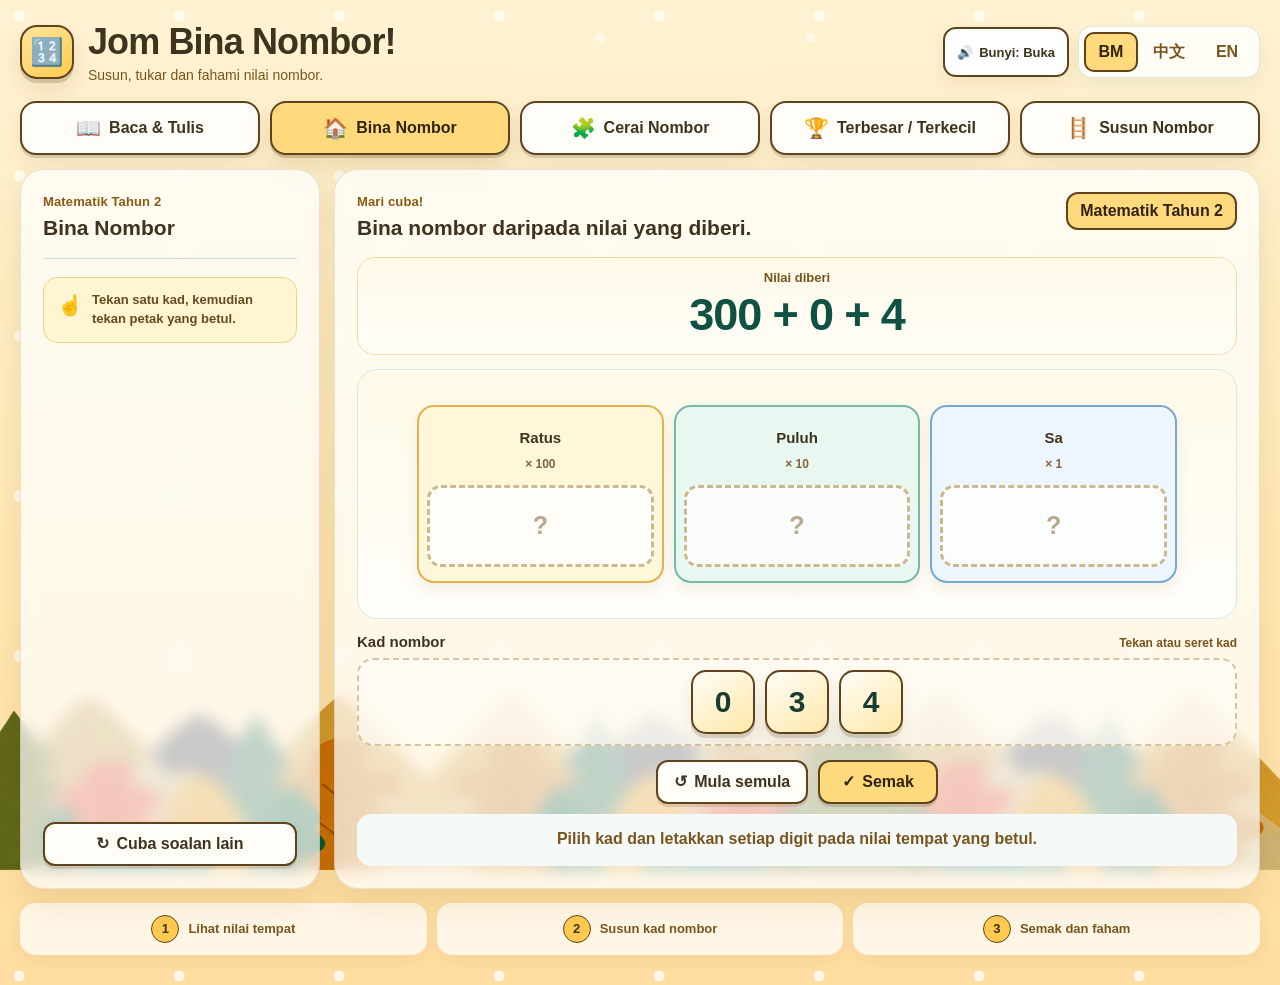
==== index.html @ b523cb66 "Create Math Year 2 number builder" ====
﻿<!doctype html>
<html lang="ms">
<head>
  <meta charset="utf-8">
  <meta name="viewport" content="width=device-width, initial-scale=1">
  <meta name="theme-color" content="#ffca4f">
  <meta name="description" content="An interactive place-value and number-sense tool for Malaysian Math Year 2 pupils.">
  <title>Smart Number Builder - Math Year 2</title>
  <link rel="stylesheet" href="styles.css">
</head>
<body>
  <div class="app-shell">
    <header class="topbar">
      <div class="brand">
        <span class="brand-icon" aria-hidden="true">🔢</span>
        <div>
          <h1 data-i18n="appTitle">Jom Bina Nombor!</h1>
          <p data-i18n="appSubtitle">Susun, tukar dan fahami nilai nombor.</p>
        </div>
      </div>

      <div class="header-actions">
        <button class="sound-toggle" id="soundToggle" type="button" aria-pressed="true">
          <span aria-hidden="true">🔊</span>
          <span data-i18n="soundOn">Bunyi: Buka</span>
        </button>
        <div class="language-switch" role="group" aria-label="Language">
          <button class="language-btn active" type="button" data-lang="bm" aria-pressed="true">BM</button>
          <button class="language-btn" type="button" data-lang="zh" aria-pressed="false">中文</button>
          <button class="language-btn" type="button" data-lang="en" aria-pressed="false">EN</button>
        </div>
      </div>
    </header>

    <main>
      <nav class="mode-tabs" id="modeTabs" aria-label="Learning modes">
        <button class="mode-tab" type="button" data-mode="readwrite" aria-pressed="false">
          <span aria-hidden="true">📖</span><span data-i18n="modeReadwrite">Baca &amp; Tulis</span>
        </button>
        <button class="mode-tab active" type="button" data-mode="build" aria-pressed="true">
          <span aria-hidden="true">🏠</span><span data-i18n="modeBuild">Bina Nombor</span>
        </button>
        <button class="mode-tab" type="button" data-mode="decompose" aria-pressed="false">
          <span aria-hidden="true">🧩</span><span data-i18n="modeDecompose">Cerai Nombor</span>
        </button>
        <button class="mode-tab" type="button" data-mode="extreme" aria-pressed="false">
          <span aria-hidden="true">🏆</span><span data-i18n="modeExtreme">Terbesar / Terkecil</span>
        </button>
        <button class="mode-tab" type="button" data-mode="order" aria-pressed="false">
          <span aria-hidden="true">🪜</span><span data-i18n="modeOrder">Susun Nombor</span>
        </button>
      </nav>

      <section class="workspace">
        <aside class="control-panel" aria-labelledby="modeTitle">
          <div class="panel-heading">
            <span class="eyebrow" id="levelEyebrow" data-i18n="chooseLevel">Pilih tahap</span>
            <h2 id="modeTitle">Bina Nombor</h2>
          </div>

          <div id="controlsHost">
            <label class="field" for="levelSelect">
              <span data-i18n="level">Tahap</span>
              <select id="levelSelect">
                <option value="d1" data-i18n="levelD1">D1 (0–100)</option>
                <option value="d2" data-i18n="levelD2">D2 (0–1,000)</option>
                <option value="d3" data-i18n="levelD3">D3 (0–10,000)</option>
                <option value="d4" data-i18n="levelD4">D4 (0–100,000)</option>
                <option value="d5" data-i18n="levelD5">D5 (0–1,000,000)</option>
                <option value="d6" data-i18n="levelD6">D6 (0–10,000,000)</option>
              </select>
            </label>

            <label class="field" id="readDirectionField" for="readDirectionSelect" hidden>
              <span data-i18n="practiceType">Jenis latihan</span>
              <select id="readDirectionSelect">
                <option value="random" data-i18n="randomOption">Rawak</option>
                <option value="numberToWords" data-i18n="numberToWordsOption">Nombor → perkataan</option>
                <option value="wordsToNumber" data-i18n="wordsToNumberOption">Perkataan → nombor</option>
              </select>
            </label>

            <label class="field" id="extremeObjectiveField" for="extremeObjectiveSelect" hidden>
              <span data-i18n="questionType">Jenis soalan</span>
              <select id="extremeObjectiveSelect">
                <option value="random" data-i18n="randomOption">Rawak</option>
                <option value="largest" data-i18n="largestOption">Nombor terbesar</option>
                <option value="smallest" data-i18n="smallestOption">Nombor terkecil</option>
              </select>
            </label>

            <div class="how-to-card">
              <span class="how-to-icon" aria-hidden="true">☝️</span>
              <p id="howToText">Tekan satu kad, kemudian tekan petak yang betul.</p>
            </div>
          </div>

          <button class="secondary-btn full-width" id="newQuestionBtn" type="button">
            <span aria-hidden="true">↻</span><span data-i18n="newQuestion">Cuba soalan lain</span>
          </button>
        </aside>

        <section class="visual-panel" aria-labelledby="promptText">
          <div class="celebration-layer" id="celebrationLayer" aria-hidden="true"></div>

          <div class="prompt-row">
            <div>
              <span class="eyebrow" data-i18n="yourTask">Mari cuba!</span>
              <h2 id="promptText">Bina nombor daripada nilai yang diberi.</h2>
            </div>
            <span class="level-badge" id="levelBadge">D2</span>
          </div>

          <div class="challenge-display" id="challengeDisplay" aria-live="polite"></div>

          <div class="concept-stage" id="conceptStage"></div>

          <section class="card-bank-section" aria-labelledby="cardBankTitle">
            <div class="bank-heading">
              <h3 id="cardBankTitle">Kad nombor</h3>
              <span id="bankHint">Tekan atau seret kad</span>
            </div>
            <div class="card-bank" id="cardBank"></div>
          </section>

          <div class="answer-actions">
            <button class="secondary-btn" id="resetBtn" type="button">
              <span aria-hidden="true">↺</span><span data-i18n="reset">Mula semula</span>
            </button>
            <button class="primary-btn" id="checkBtn" type="button">
              <span aria-hidden="true">✓</span><span data-i18n="check">Semak</span>
            </button>
          </div>

          <div class="feedback" id="feedback" aria-live="polite"></div>
        </section>
      </section>

      <section class="learning-strip" aria-label="Learning steps">
        <div><span>1</span><strong id="stepLookText" data-i18n="stepLook">Lihat nilai tempat</strong></div>
        <div><span>2</span><strong id="stepMoveText" data-i18n="stepMove">Susun kad nombor</strong></div>
        <div><span>3</span><strong id="stepCheckText" data-i18n="stepCheck">Semak dan faham</strong></div>
      </section>
    </main>
  </div>

  <div class="forest-footer" aria-hidden="true">
    <img src="assets/forest-footer.png" alt="">
  </div>

  <script src="grade-config.js"></script>
  <script src="app.js"></script>
</body>
</html>
---- styles.css ----
:root {
  --page-yellow: #ffe7b0;
  --sunny-yellow: #ffca4f;
  --ink: #3f321e;
  --muted: #79551e;
  --paper: #ffffff;
  --cream: #fffdf6;
  --green: #176b58;
  --green-dark: #0f5143;
  --green-soft: #dff4e9;
  --teal: #35a58c;
  --yellow: #ffd568;
  --yellow-soft: #fff4c8;
  --blue: #3579b9;
  --blue-soft: #e1f0ff;
  --orange: #ef9837;
  --orange-soft: #ffead1;
  --red: #d64f4f;
  --red-soft: #ffe7e3;
  --line: #cbded8;
  --shadow: 0 14px 34px rgba(29, 83, 70, .12);
}

* { box-sizing: border-box; }
[hidden] { display: none !important; }

body {
  position: relative;
  margin: 0;
  min-width: 320px;
  min-height: 100vh;
  color: var(--ink);
  font-family: "Segoe UI", "Microsoft YaHei", "Noto Sans SC", Arial, sans-serif;
  background:
    radial-gradient(circle at 12% 10%, rgba(255, 255, 255, .72) 0 5px, transparent 6px),
    radial-gradient(circle at 86% 18%, rgba(255, 255, 255, .5) 0 4px, transparent 5px),
    linear-gradient(180deg, #fff3d4 0%, var(--page-yellow) 62%, #ffdda0 100%);
  background-size: 160px 160px, 210px 210px, auto;
}

button,
select { font: inherit; }

button { cursor: pointer; }
button:active { transform: translateY(1px) scale(.98); }
button:focus-visible,
select:focus-visible {
  outline: 4px solid rgba(239, 152, 55, .35);
  outline-offset: 2px;
}

.app-shell {
  position: relative;
  z-index: 2;
  width: min(1240px, calc(100% - 32px));
  margin: 0 auto;
  padding: 22px 0 30px;
}

.topbar {
  display: flex;
  align-items: center;
  justify-content: space-between;
  gap: 20px;
  margin-bottom: 18px;
}

.header-actions {
  display: flex;
  align-items: center;
  gap: 9px;
}

.brand {
  display: flex;
  align-items: center;
  gap: 14px;
}

.brand-icon {
  display: grid;
  place-items: center;
  width: 54px;
  height: 54px;
  flex: 0 0 auto;
  color: #3f321e;
  font-size: 27px;
  border: 2px solid #5f431c;
  border-radius: 17px;
  background: linear-gradient(145deg, #ffe59c, var(--sunny-yellow));
  box-shadow: 0 4px 0 rgba(95, 67, 28, .2), 0 10px 22px rgba(119, 76, 13, .14);
}

h1,
h2,
h3,
p { margin: 0; }

h1 {
  font-size: clamp(24px, 3vw, 36px);
  line-height: 1.1;
  letter-spacing: -.025em;
}

.brand p {
  margin-top: 5px;
  color: var(--muted);
  font-size: 14px;
}

.language-switch {
  display: inline-flex;
  gap: 4px;
  padding: 5px;
  border: 1px solid rgba(23, 107, 88, .15);
  border-radius: 14px;
  background: rgba(255, 255, 255, .8);
  box-shadow: 0 7px 20px rgba(23, 107, 88, .08);
}

.sound-toggle {
  display: inline-flex;
  align-items: center;
  justify-content: center;
  gap: 6px;
  min-height: 50px;
  padding: 8px 12px;
  color: #3f321e;
  font-size: 13px;
  font-weight: 900;
  white-space: nowrap;
  border: 2px solid #5f431c;
  border-radius: 13px;
  background: #fff;
  box-shadow: 0 7px 20px rgba(119, 76, 13, .1);
}

.sound-toggle[aria-pressed="false"] {
  color: #695b48;
  border-color: #ad9a79;
  background: #eee9df;
}

.language-btn {
  min-width: 54px;
  min-height: 40px;
  padding: 7px 11px;
  color: var(--muted);
  font-weight: 700;
  border: 0;
  border-radius: 10px;
  background: transparent;
}

.language-btn:hover {
  color: #3f321e;
  background: #fff3ca;
}

.language-btn.active {
  color: #32230f;
  background: #ffda7d;
  box-shadow: inset 0 0 0 2px #5f431c;
}

.mode-tabs {
  display: grid;
  grid-template-columns: repeat(5, minmax(0, 1fr));
  gap: 10px;
  margin-bottom: 14px;
}

.mode-tab {
  display: flex;
  align-items: center;
  justify-content: center;
  gap: 8px;
  min-height: 54px;
  padding: 10px 16px;
  color: var(--ink);
  font-weight: 800;
  border: 2px solid #5f431c;
  border-radius: 16px;
  background: #fffdf7;
  box-shadow: 0 3px 0 rgba(95, 67, 28, .18), 0 7px 18px rgba(95, 67, 28, .09);
  transition: transform .16s ease, background .16s ease, box-shadow .16s ease;
}

.mode-tab:hover {
  transform: translateY(-2px);
  background: #fff3ca;
}

.mode-tab.active {
  color: #32230f;
  border-color: #5f431c;
  background: #ffda7d;
  box-shadow: 0 3px 0 rgba(95, 67, 28, .24), 0 10px 24px rgba(119, 76, 13, .16);
}

.mode-tab span:first-child { font-size: 20px; }

.workspace {
  display: grid;
  grid-template-columns: 300px minmax(0, 1fr);
  gap: 14px;
  align-items: stretch;
}

.control-panel,
.visual-panel {
  border: 1px solid rgba(128, 83, 16, .14);
  border-radius: 24px;
  background: rgba(255, 255, 255, .72);
  box-shadow: 0 12px 30px rgba(119, 76, 13, .12);
  backdrop-filter: blur(8px);
  -webkit-backdrop-filter: blur(8px);
}

.control-panel {
  display: flex;
  flex-direction: column;
  gap: 18px;
  padding: 22px;
}

.visual-panel {
  position: relative;
  min-width: 0;
  padding: 22px;
  overflow: hidden;
}

.panel-heading {
  padding-bottom: 3px;
  border-bottom: 1px solid var(--line);
}

.panel-heading h2,
.prompt-row h2 {
  margin: 4px 0 14px;
  font-size: 21px;
  line-height: 1.3;
}

.eyebrow {
  color: #8a5a13;
  font-size: 13px;
  font-weight: 900;
  letter-spacing: .01em;
}

.field {
  display: grid;
  gap: 7px;
  margin-bottom: 14px;
  color: var(--muted);
  font-size: 13px;
  font-weight: 750;
}

.field[hidden] { display: none; }

select {
  width: 100%;
  min-height: 46px;
  padding: 9px 11px;
  color: var(--ink);
  border: 1px solid #b8d1ca;
  border-radius: 11px;
  outline: none;
  background: #fbfffd;
}

select:focus {
  border-color: #ef9837;
  box-shadow: 0 0 0 4px rgba(255, 151, 54, .25);
}

.how-to-card {
  display: flex;
  align-items: flex-start;
  gap: 10px;
  padding: 13px;
  color: #674b20;
  font-size: 13px;
  font-weight: 700;
  line-height: 1.45;
  border: 1px solid #f0d38a;
  border-radius: 14px;
  background: rgba(255, 244, 200, .78);
}

.how-to-icon { font-size: 20px; }

.primary-btn,
.secondary-btn {
  display: inline-flex;
  align-items: center;
  justify-content: center;
  gap: 7px;
  min-height: 44px;
  border-radius: 12px;
  font-weight: 800;
}

.primary-btn {
  padding: 10px 22px;
  color: #32230f;
  border: 2px solid #5f431c;
  background: #ffda7d;
  box-shadow: 0 3px 0 rgba(95, 67, 28, .2);
}

.primary-btn:hover { background: var(--sunny-yellow); }

.secondary-btn {
  padding: 10px 16px;
  color: #3f321e;
  border: 2px solid #5f431c;
  background: #fffdf7;
  box-shadow: 0 3px 0 rgba(95, 67, 28, .16);
}

.secondary-btn:hover { background: #fff3ca; }
.full-width { width: 100%; margin-top: auto; }

.prompt-row {
  display: flex;
  align-items: flex-start;
  justify-content: space-between;
  gap: 14px;
}

.level-badge {
  display: grid;
  place-items: center;
  min-width: 50px;
  min-height: 38px;
  padding: 7px 12px;
  color: #32230f;
  font-weight: 900;
  border: 2px solid #5f431c;
  border-radius: 12px;
  background: #ffda7d;
}

.challenge-display {
  display: flex;
  align-items: center;
  justify-content: center;
  min-height: 78px;
  margin: 2px 0 14px;
  padding: 12px 18px;
  text-align: center;
  border: 1px solid #efdba9;
  border-radius: 18px;
  background: linear-gradient(180deg, #fff9e8, #fffdf7);
}

.challenge-label {
  color: var(--muted);
  font-size: 13px;
  font-weight: 800;
}

.challenge-value {
  margin-top: 3px;
  color: var(--green-dark);
  font-size: clamp(26px, 4.5vw, 45px);
  font-weight: 900;
  line-height: 1.2;
  letter-spacing: -.025em;
}

.challenge-value.words {
  font-size: clamp(21px, 3.5vw, 32px);
  letter-spacing: 0;
}

.challenge-value.reading-words {
  max-width: 760px;
  font-size: clamp(20px, 3vw, 34px);
  line-height: 1.35;
  letter-spacing: 0;
}

.challenge-value.expanded-long {
  font-size: clamp(18px, 2.5vw, 30px);
  line-height: 1.35;
}

.concept-stage {
  min-height: 250px;
  display: grid;
  align-items: center;
  padding: 18px;
  border: 1px solid #d8e8e3;
  border-radius: 20px;
  background:
    linear-gradient(180deg, rgba(255, 249, 230, .92), rgba(255, 255, 255, .8)),
    repeating-linear-gradient(90deg, transparent 0 39px, rgba(128, 83, 16, .045) 40px);
}

.place-value-board,
.order-board {
  display: grid;
  grid-template-columns: repeat(var(--column-count), minmax(0, 1fr));
  gap: 10px;
  width: 100%;
  max-width: 760px;
  margin: 0 auto;
}

.place-column {
  position: relative;
  min-width: 0;
  padding: 12px 8px 14px;
  text-align: center;
  border: 2px solid #d8c191;
  border-radius: 17px;
  background: rgba(255, 253, 247, .94);
  box-shadow: 0 6px 14px rgba(95, 67, 28, .08);
}

.place-column:nth-child(4n + 1) { border-color: #e6b04d; background: #fff7d9; }
.place-column:nth-child(4n + 2) { border-color: #75b9a8; background: #e9f7f1; }
.place-column:nth-child(4n + 3) { border-color: #78a8d4; background: #edf6ff; }
.place-column:nth-child(4n + 4) { border-color: #e7a074; background: #fff0e3; }

.place-value-board:is([data-columns="7"], [data-columns="8"]) {
  gap: 6px;
}

.place-value-board:is([data-columns="7"], [data-columns="8"]) .place-column {
  padding-inline: 5px;
}

.place-value-board:is([data-columns="7"], [data-columns="8"]) .place-name {
  font-size: 12px;
}

.place-value-board:is([data-columns="7"], [data-columns="8"]) .place-multiplier {
  font-size: 10px;
}

.place-value-board:is([data-columns="7"], [data-columns="8"]) .digit-card.value-card {
  min-width: 0;
  padding-inline: 4px;
  font-size: clamp(12px, 1.35vw, 18px);
}

.place-name {
  min-height: 38px;
  display: flex;
  align-items: center;
  justify-content: center;
  color: var(--ink);
  font-size: 15px;
  font-weight: 900;
  line-height: 1.15;
}

.place-multiplier {
  min-height: 20px;
  margin-bottom: 8px;
  color: #80643c;
  font-size: 12px;
  font-weight: 700;
}

.number-slot {
  display: grid;
  place-items: center;
  width: 100%;
  min-height: 82px;
  padding: 7px;
  color: #896b3d;
  border: 3px dashed #cdb98e;
  border-radius: 14px;
  background: rgba(255, 255, 255, .78);
  transition: border-color .16s ease, background .16s ease, transform .16s ease;
}

.number-slot:hover,
.number-slot.is-drop-target {
  border-color: var(--orange);
  background: #fff8de;
}

.number-slot.is-wrong {
  border-color: var(--red);
  background: var(--red-soft);
  animation: feedback-shake 330ms ease-out;
}

.slot-placeholder {
  font-size: 25px;
  font-weight: 900;
  opacity: .58;
}

.digit-card {
  display: inline-grid;
  place-items: center;
  min-width: 64px;
  min-height: 64px;
  padding: 8px 13px;
  color: #173b35;
  font-size: 30px;
  font-weight: 900;
  line-height: 1;
  border: 2px solid #5f431c;
  border-radius: 15px;
  background: linear-gradient(145deg, #fffdf7, #ffe8a8);
  box-shadow: 0 4px 0 rgba(95, 67, 28, .19), 0 8px 15px rgba(95, 67, 28, .1);
  user-select: none;
  touch-action: manipulation;
  transition: transform .16s ease, box-shadow .16s ease, background .16s ease;
}

.digit-card.value-card {
  min-width: 86px;
  font-size: clamp(20px, 3vw, 28px);
}

.digit-card.order-card {
  min-width: 104px;
  font-size: clamp(20px, 3vw, 28px);
}

.digit-card:hover {
  transform: translateY(-3px);
  background: #ffdc7d;
  box-shadow: 0 6px 0 rgba(95, 67, 28, .18), 0 12px 20px rgba(95, 67, 28, .14);
}

.digit-card.is-selected {
  color: #fff;
  border-color: var(--green-dark);
  background: var(--green);
  box-shadow: 0 0 0 5px rgba(53, 165, 140, .25), 0 5px 0 #0f5143;
  transform: translateY(-3px);
}

.digit-card.is-dragging { opacity: .45; }

.number-slot .digit-card {
  min-width: min(68px, 100%);
  max-width: 100%;
  box-shadow: 0 3px 0 rgba(95, 67, 28, .16);
}

.order-position {
  min-width: 0;
  text-align: center;
}

.order-index {
  display: grid;
  place-items: center;
  width: 30px;
  height: 30px;
  margin: 0 auto 8px;
  color: #32230f;
  font-size: 13px;
  font-weight: 900;
  border: 1px solid #5f431c;
  border-radius: 50%;
  background: var(--sunny-yellow);
}

.order-direction {
  grid-column: 1 / -1;
  display: flex;
  align-items: center;
  justify-content: center;
  gap: 10px;
  margin-bottom: 6px;
  color: var(--green-dark);
  font-size: 16px;
  font-weight: 900;
}

.direction-arrow {
  font-size: 28px;
  letter-spacing: .1em;
}

.reading-board {
  display: grid;
  grid-template-columns: repeat(2, minmax(0, 1fr));
  gap: 14px;
  width: 100%;
  max-width: 760px;
  margin: 0 auto;
}

.reading-choice {
  display: grid;
  place-items: center;
  min-height: 92px;
  padding: 14px 18px;
  color: #173b35;
  font-size: clamp(16px, 2vw, 21px);
  font-weight: 850;
  line-height: 1.35;
  text-align: center;
  border: 2px solid #5f431c;
  border-radius: 17px;
  background: linear-gradient(145deg, #fffdf7, #fff1c7);
  box-shadow: 0 4px 0 rgba(95, 67, 28, .16), 0 8px 16px rgba(95, 67, 28, .08);
  transition: transform .16s ease, background .16s ease, box-shadow .16s ease;
}

.reading-choice:hover {
  transform: translateY(-2px);
  background: #ffdc7d;
}

.reading-choice.is-selected {
  color: #fff;
  border-color: var(--green-dark);
  background: var(--green);
  box-shadow: 0 0 0 5px rgba(53, 165, 140, .22), 0 4px 0 #0f5143;
}

.reading-choice.is-wrong {
  color: #8c2f2f;
  border-color: var(--red);
  background: var(--red-soft);
  animation: feedback-shake 330ms ease-out;
}

.reading-choice.is-correct {
  color: #0d624d;
  border-color: var(--teal);
  background: var(--green-soft);
  box-shadow: 0 0 0 5px rgba(53, 165, 140, .2), 0 4px 0 rgba(15, 81, 67, .3);
}

.card-bank-section { margin-top: 14px; }

.bank-heading {
  display: flex;
  align-items: baseline;
  justify-content: space-between;
  gap: 12px;
  margin-bottom: 8px;
}

.bank-heading h3 {
  font-size: 15px;
  color: var(--ink);
}

.bank-heading span {
  color: var(--muted);
  font-size: 12px;
  font-weight: 700;
}

.card-bank {
  min-height: 86px;
  display: flex;
  flex-wrap: wrap;
  align-items: center;
  justify-content: center;
  gap: 10px;
  padding: 10px;
  border: 2px dashed #d6c49e;
  border-radius: 16px;
  background: rgba(255, 253, 247, .68);
}

.card-bank.is-drop-target {
  border-color: var(--orange);
  background: #fff7d7;
}

.bank-empty {
  color: #8c795a;
  font-size: 13px;
  font-weight: 700;
}

.answer-actions {
  display: flex;
  align-items: center;
  justify-content: center;
  gap: 10px;
  margin-top: 14px;
}

.feedback {
  min-height: 52px;
  margin-top: 10px;
  padding: 13px 16px;
  color: var(--muted);
  font-weight: 700;
  line-height: 1.45;
  text-align: center;
  border-radius: 14px;
  background: #f5faf8;
}

.feedback.success {
  color: #0d624d;
  background: var(--green-soft);
  animation: feedback-pop 350ms ease-out;
}

.feedback.error {
  color: #9c3434;
  background: var(--red-soft);
  animation: feedback-shake 330ms ease-out;
}

.place-explanation {
  display: inline-flex;
  flex-wrap: wrap;
  align-items: center;
  justify-content: center;
  gap: 6px;
}

.explain-part {
  padding: 4px 8px;
  border-radius: 8px;
  background: rgba(255, 255, 255, .72);
}

.learning-strip {
  display: grid;
  grid-template-columns: repeat(3, 1fr);
  gap: 10px;
  margin-top: 14px;
}

.learning-strip div {
  display: flex;
  align-items: center;
  justify-content: center;
  gap: 9px;
  min-height: 52px;
  padding: 10px;
  color: var(--muted);
  font-size: 13px;
  border-radius: 15px;
  background: rgba(255, 255, 255, .72);
  box-shadow: 0 5px 16px rgba(119, 76, 13, .07);
}

.learning-strip span {
  display: grid;
  place-items: center;
  width: 28px;
  height: 28px;
  flex: 0 0 auto;
  color: #3f321e;
  font-weight: 900;
  border: 1px solid #5f431c;
  border-radius: 50%;
  background: var(--sunny-yellow);
}

.forest-footer {
  position: fixed;
  z-index: 0;
  left: 0;
  right: 0;
  bottom: 0;
  height: clamp(130px, 22vw, 270px);
  overflow: hidden;
  pointer-events: none;
}

.forest-footer img {
  position: absolute;
  left: 50%;
  bottom: -1px;
  width: max(100%, 900px);
  height: 100%;
  object-fit: fill;
  transform: translateX(-50%);
  filter: saturate(1.25) brightness(1.28);
}

.celebration-layer {
  position: absolute;
  z-index: 6;
  inset: 0;
  overflow: hidden;
  pointer-events: none;
}

.confetti-piece {
  position: absolute;
  top: 46%;
  left: 50%;
  width: 10px;
  height: 14px;
  border-radius: 3px;
  background: var(--confetti-color);
  transform: translate(-50%, -50%);
  animation: confetti-burst 760ms ease-out forwards;
}

@keyframes feedback-pop {
  0% { transform: scale(.96); }
  65% { transform: scale(1.025); }
  100% { transform: scale(1); }
}

@keyframes feedback-shake {
  0%, 100% { transform: translateX(0); }
  25% { transform: translateX(-7px); }
  50% { transform: translateX(6px); }
  75% { transform: translateX(-3px); }
}

@keyframes confetti-burst {
  0% { opacity: 1; transform: translate(-50%, -50%) rotate(0deg) scale(.6); }
  100% { opacity: 0; transform: translate(calc(-50% + var(--confetti-x)), calc(-50% + var(--confetti-y))) rotate(var(--confetti-r)) scale(1); }
}

@media (max-width: 820px) {
  .app-shell {
    width: min(100% - 20px, 720px);
    padding-top: 14px;
  }

  .topbar { align-items: flex-start; }
  .brand p { display: none; }
  .mode-tabs { grid-template-columns: repeat(3, minmax(0, 1fr)); }
  .workspace { grid-template-columns: 1fr; }

  .control-panel {
    display: grid;
    grid-template-columns: 1fr auto;
    align-items: end;
    gap: 12px;
    padding: 16px;
  }

  .panel-heading { grid-column: 1 / -1; }
  #controlsHost { display: grid; grid-template-columns: 1fr 1.4fr; gap: 12px; align-items: end; }
  .field { margin-bottom: 0; }
  .full-width { width: auto; min-width: 165px; margin: 0; }
  .visual-panel { padding: 16px; }
}

@media (max-width: 560px) {
  body { overflow-x: hidden; }

  .topbar {
    flex-direction: column;
    gap: 12px;
  }

  .header-actions {
    width: 100%;
    align-items: stretch;
  }

  .sound-toggle { min-width: 50px; }
  .brand-icon { width: 46px; height: 46px; border-radius: 14px; font-size: 23px; }
  .language-switch { flex: 1; align-self: stretch; }
  .language-btn { flex: 1; min-width: 0; }

  .mode-tabs {
    grid-template-columns: repeat(2, 1fr);
    gap: 7px;
  }

  .mode-tab:last-child:nth-child(odd) { grid-column: 1 / -1; }

  .mode-tab {
    min-height: 49px;
    padding: 7px 6px;
    font-size: 13px;
  }

  .control-panel {
    display: flex;
    align-items: stretch;
  }

  #controlsHost { display: block; }
  .field { margin-bottom: 12px; }
  .how-to-card { padding: 10px 12px; }
  .full-width { width: 100%; }
  .visual-panel { padding: 14px; }
  .prompt-row h2 { margin-bottom: 9px; font-size: 17px; }
  .level-badge { min-width: 44px; min-height: 34px; padding: 5px 9px; }

  .challenge-display {
    min-height: 68px;
    margin-bottom: 10px;
    padding: 9px 10px;
  }

  .concept-stage {
    min-height: 218px;
    padding: 10px 7px;
    border-radius: 15px;
  }

  .place-value-board,
  .order-board { gap: 5px; }

  .place-value-board:is([data-columns="6"], [data-columns="7"], [data-columns="8"]) { gap: 3px; }

  .place-column {
    padding: 8px 4px 10px;
    border-width: 1px;
    border-radius: 12px;
  }

  .place-name { min-height: 33px; font-size: 12px; }
  .place-multiplier { margin-bottom: 5px; font-size: 10px; }

  .number-slot {
    min-height: 69px;
    padding: 4px;
    border-width: 2px;
    border-radius: 10px;
  }

  .digit-card,
  .number-slot .digit-card {
    min-width: 49px;
    min-height: 54px;
    padding: 6px 8px;
    font-size: 25px;
    border-radius: 11px;
  }

  .digit-card.value-card,
  .digit-card.order-card {
    min-width: 68px;
    font-size: 18px;
  }

  .number-slot .digit-card.value-card,
  .number-slot .digit-card.order-card {
    min-width: 100%;
    padding-inline: 3px;
    font-size: 16px;
  }

  .place-value-board:is([data-columns="6"], [data-columns="7"], [data-columns="8"]) .place-column {
    padding: 6px 2px 8px;
  }

  .place-value-board:is([data-columns="6"], [data-columns="7"], [data-columns="8"]) .place-name {
    min-height: 36px;
    font-size: 9px;
    overflow-wrap: anywhere;
  }

  .place-value-board:is([data-columns="6"], [data-columns="7"], [data-columns="8"]) .place-multiplier {
    min-height: 16px;
    font-size: 8px;
  }

  .place-value-board:is([data-columns="6"], [data-columns="7"], [data-columns="8"]) .number-slot {
    min-height: 58px;
    padding: 2px;
  }

  .place-value-board:is([data-columns="6"], [data-columns="7"], [data-columns="8"]) .digit-card,
  .place-value-board:is([data-columns="6"], [data-columns="7"], [data-columns="8"]) .number-slot .digit-card {
    width: 100%;
    min-width: 0;
    min-height: 46px;
    padding-inline: 1px;
    font-size: 19px;
  }

  .place-value-board:is([data-columns="6"], [data-columns="7"], [data-columns="8"]) .digit-card.value-card {
    font-size: 10px;
  }

  .reading-board {
    grid-template-columns: 1fr;
    gap: 9px;
  }

  .reading-choice {
    min-height: 64px;
    padding: 10px 12px;
    font-size: 15px;
    border-radius: 13px;
  }

  .order-index { width: 25px; height: 25px; margin-bottom: 5px; font-size: 11px; }
  .order-direction { font-size: 14px; }
  .direction-arrow { font-size: 23px; }
  .card-bank { min-height: 76px; padding: 8px; gap: 7px; }
  .answer-actions > button { flex: 1; padding-inline: 10px; }
  .feedback { min-height: 48px; padding: 11px 10px; font-size: 13px; }

  .learning-strip { gap: 5px; }
  .learning-strip div { gap: 5px; min-height: 58px; padding: 7px 4px; font-size: 11px; text-align: center; }
  .learning-strip span { width: 24px; height: 24px; }
}

@media (max-width: 370px) {
  .app-shell { width: calc(100% - 12px); }
  .mode-tab span:first-child { display: none; }
  .sound-toggle span:last-child { display: none; }
  .place-name { font-size: 11px; }
  .place-multiplier { font-size: 9px; }
  .digit-card,
  .number-slot .digit-card { min-width: 45px; padding-inline: 6px; }
  .bank-heading span { display: none; }
}

@media (prefers-reduced-motion: reduce) {
  *,
  *::before,
  *::after {
    scroll-behavior: auto !important;
    animation-duration: .01ms !important;
    animation-iteration-count: 1 !important;
    transition-duration: .01ms !important;
  }
}
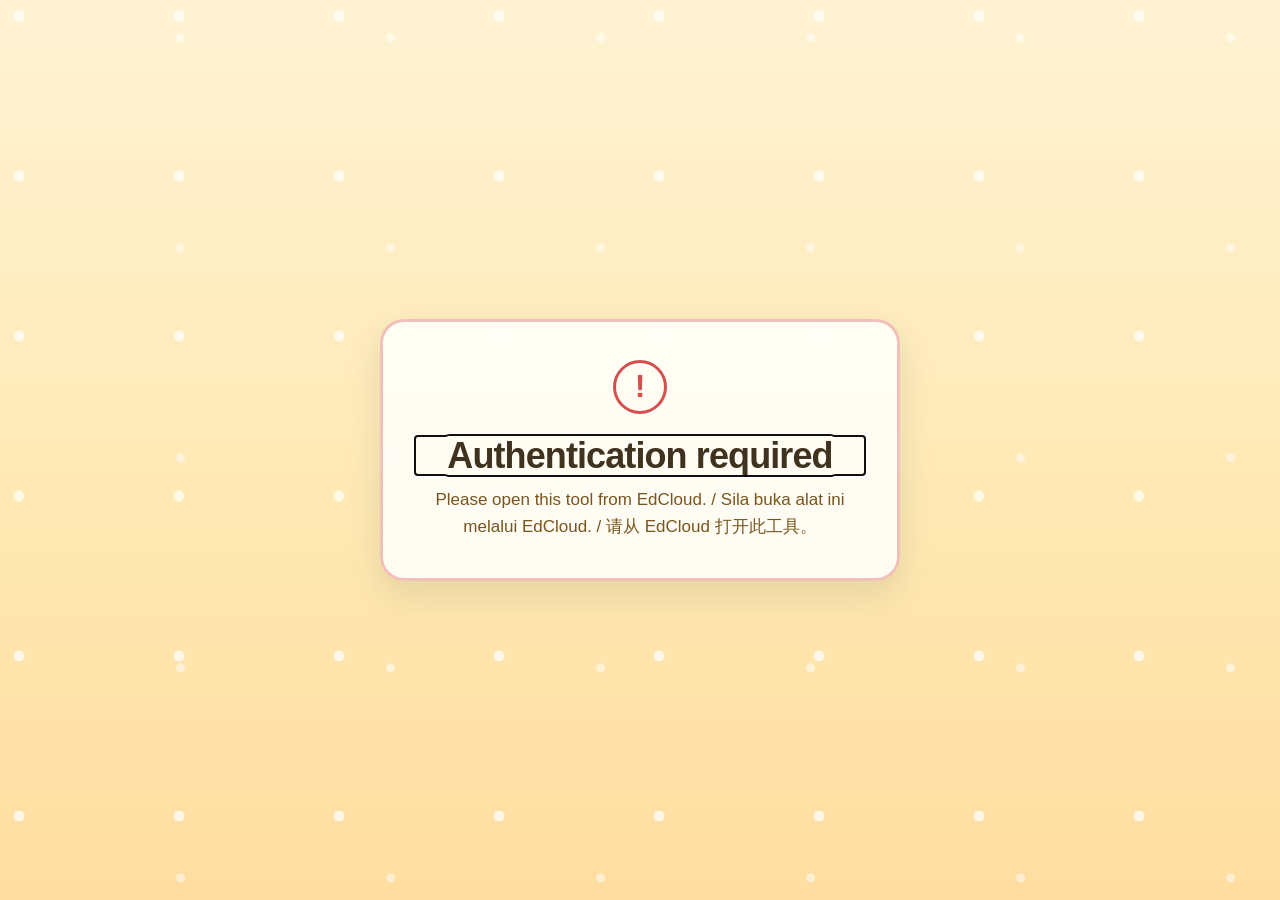
==== commit d964ac01: "update" ====
--- a/index.html
+++ b/index.html
@@ -9,7 +9,15 @@
   <link rel="stylesheet" href="styles.css">
 </head>
 <body>
-  <div class="app-shell">
+  <section class="auth-gate" id="authGate" role="status" aria-live="polite" aria-atomic="true" aria-labelledby="authTitle">
+    <div class="auth-card">
+      <span class="auth-indicator" aria-hidden="true"></span>
+      <h1 id="authTitle">Connecting to EdCloud…</h1>
+      <p id="authMessage">Please wait while your secure tool session is verified.</p>
+    </div>
+  </section>
+
+  <div class="app-shell" hidden>
     <header class="topbar">
       <div class="brand">
         <span class="brand-icon" aria-hidden="true">🔢</span>
@@ -144,12 +152,12 @@
     </main>
   </div>
 
-  <div class="forest-footer" aria-hidden="true">
+  <div class="forest-footer" aria-hidden="true" hidden>
     <img src="assets/forest-footer.png" alt="">
   </div>
 
   <script src="grade-config.js"></script>
-  <script src="app.js"></script>
+  <script type="module" src="auth-bootstrap.js"></script>
 </body>
 </html>
 
--- a/styles.css
+++ b/styles.css
@@ -49,6 +49,68 @@
   outline-offset: 2px;
 }
 
+.auth-gate {
+  position: relative;
+  z-index: 10;
+  display: grid;
+  min-height: 100vh;
+  padding: 24px;
+  place-items: center;
+}
+
+.auth-card {
+  width: min(520px, 100%);
+  padding: 38px 32px;
+  text-align: center;
+  border: 3px solid rgba(23, 107, 88, .28);
+  border-radius: 24px;
+  background: rgba(255, 253, 246, .96);
+  box-shadow: var(--shadow);
+}
+
+.auth-card h1 {
+  margin-bottom: 12px;
+}
+
+.auth-card p {
+  color: var(--muted);
+  font-size: 17px;
+  line-height: 1.55;
+}
+
+.auth-indicator {
+  display: block;
+  width: 54px;
+  height: 54px;
+  margin: 0 auto 22px;
+  border: 7px solid var(--green-soft);
+  border-top-color: var(--green);
+  border-radius: 50%;
+  animation: auth-spin .8s linear infinite;
+}
+
+.auth-gate.is-error .auth-card {
+  border-color: rgba(214, 79, 79, .35);
+}
+
+.auth-gate.is-error .auth-indicator {
+  display: grid;
+  color: var(--red);
+  font-size: 32px;
+  font-weight: 800;
+  border: 3px solid currentColor;
+  animation: none;
+  place-items: center;
+}
+
+.auth-gate.is-error .auth-indicator::before {
+  content: "!";
+}
+
+@keyframes auth-spin {
+  to { transform: rotate(360deg); }
+}
+
 .app-shell {
   position: relative;
   z-index: 2;
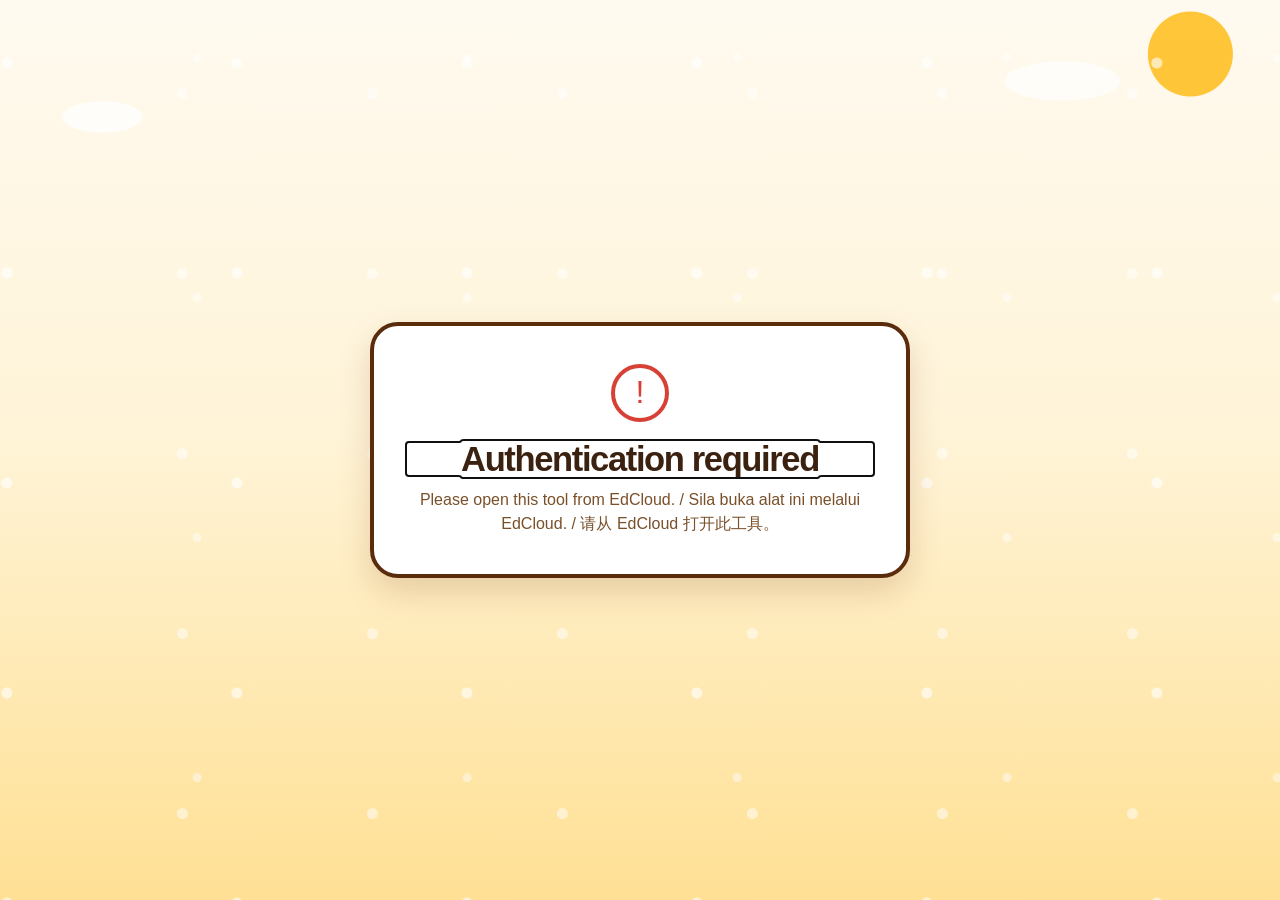
==== commit a8aafd51: "update" ====
--- a/index.html
+++ b/index.html
@@ -3,9 +3,11 @@
 <head>
   <meta charset="utf-8">
   <meta name="viewport" content="width=device-width, initial-scale=1">
-  <meta name="theme-color" content="#ffca4f">
+  <meta name="theme-color" content="#ffc129">
   <meta name="description" content="An interactive place-value and number-sense tool for Malaysian Math Year 2 pupils.">
   <title>Smart Number Builder - Math Year 2</title>
+  <link rel="icon" type="image/png" href="edcloud-app-icon.png">
+  <link rel="preload" href="assets/ui-icons/sound-off.png" as="image" type="image/png">
   <link rel="stylesheet" href="styles.css">
 </head>
 <body>
@@ -20,7 +22,7 @@
   <div class="app-shell" hidden>
     <header class="topbar">
       <div class="brand">
-        <span class="brand-icon" aria-hidden="true">🔢</span>
+        <img class="brand-icon" src="edcloud-app-icon.png" alt="" aria-hidden="true">
         <div>
           <h1 data-i18n="appTitle">Jom Bina Nombor!</h1>
           <p data-i18n="appSubtitle">Susun, tukar dan fahami nilai nombor.</p>
@@ -28,9 +30,13 @@
       </div>
 
       <div class="header-actions">
+        <button class="fullscreen-toggle" id="fullscreenToggle" type="button">
+          <span aria-hidden="true">⛶</span>
+          <span data-i18n="fullscreen">Skrin penuh</span>
+        </button>
         <button class="sound-toggle" id="soundToggle" type="button" aria-pressed="true">
-          <span aria-hidden="true">🔊</span>
-          <span data-i18n="soundOn">Bunyi: Buka</span>
+          <img id="soundIcon" class="sound-icon" src="assets/ui-icons/sound-on.png" width="28" height="28" alt="" aria-hidden="true" draggable="false">
+          <span id="soundLabel" data-i18n="soundOn">Bunyi</span>
         </button>
         <div class="language-switch" role="group" aria-label="Language">
           <button class="language-btn active" type="button" data-lang="bm" aria-pressed="true">BM</button>
@@ -43,80 +49,71 @@
     <main>
       <nav class="mode-tabs" id="modeTabs" aria-label="Learning modes">
         <button class="mode-tab" type="button" data-mode="readwrite" aria-pressed="false">
-          <span aria-hidden="true">📖</span><span data-i18n="modeReadwrite">Baca &amp; Tulis</span>
+          <img class="mode-icon" src="assets/mode-icons/read-write.png" width="40" height="40" alt="" aria-hidden="true" draggable="false">
+          <span class="mode-label" data-i18n="modeReadwrite">Baca &amp; Tulis</span>
         </button>
         <button class="mode-tab active" type="button" data-mode="build" aria-pressed="true">
-          <span aria-hidden="true">🏠</span><span data-i18n="modeBuild">Bina Nombor</span>
+          <img class="mode-icon" src="assets/mode-icons/build.png" width="40" height="40" alt="" aria-hidden="true" draggable="false">
+          <span class="mode-label" data-i18n="modeBuild">Bina</span>
         </button>
         <button class="mode-tab" type="button" data-mode="decompose" aria-pressed="false">
-          <span aria-hidden="true">🧩</span><span data-i18n="modeDecompose">Cerai Nombor</span>
+          <img class="mode-icon" src="assets/mode-icons/split.png" width="40" height="40" alt="" aria-hidden="true" draggable="false">
+          <span class="mode-label" data-i18n="modeDecompose">Cerai</span>
         </button>
         <button class="mode-tab" type="button" data-mode="extreme" aria-pressed="false">
-          <span aria-hidden="true">🏆</span><span data-i18n="modeExtreme">Terbesar / Terkecil</span>
+          <img class="mode-icon" src="assets/mode-icons/compare.png" width="40" height="40" alt="" aria-hidden="true" draggable="false">
+          <span class="mode-label" data-i18n="modeExtreme">Terbesar / Terkecil</span>
         </button>
         <button class="mode-tab" type="button" data-mode="order" aria-pressed="false">
-          <span aria-hidden="true">🪜</span><span data-i18n="modeOrder">Susun Nombor</span>
+          <img class="mode-icon" src="assets/mode-icons/order.png" width="40" height="40" alt="" aria-hidden="true" draggable="false">
+          <span class="mode-label" data-i18n="modeOrder">Susun</span>
         </button>
       </nav>
 
       <section class="workspace">
-        <aside class="control-panel" aria-labelledby="modeTitle">
-          <div class="panel-heading">
-            <span class="eyebrow" id="levelEyebrow" data-i18n="chooseLevel">Pilih tahap</span>
-            <h2 id="modeTitle">Bina Nombor</h2>
-          </div>
-
-          <div id="controlsHost">
-            <label class="field" for="levelSelect">
-              <span data-i18n="level">Tahap</span>
-              <select id="levelSelect">
-                <option value="d1" data-i18n="levelD1">D1 (0–100)</option>
-                <option value="d2" data-i18n="levelD2">D2 (0–1,000)</option>
-                <option value="d3" data-i18n="levelD3">D3 (0–10,000)</option>
-                <option value="d4" data-i18n="levelD4">D4 (0–100,000)</option>
-                <option value="d5" data-i18n="levelD5">D5 (0–1,000,000)</option>
-                <option value="d6" data-i18n="levelD6">D6 (0–10,000,000)</option>
-              </select>
-            </label>
-
-            <label class="field" id="readDirectionField" for="readDirectionSelect" hidden>
-              <span data-i18n="practiceType">Jenis latihan</span>
-              <select id="readDirectionSelect">
-                <option value="random" data-i18n="randomOption">Rawak</option>
-                <option value="numberToWords" data-i18n="numberToWordsOption">Nombor → perkataan</option>
-                <option value="wordsToNumber" data-i18n="wordsToNumberOption">Perkataan → nombor</option>
-              </select>
-            </label>
-
-            <label class="field" id="extremeObjectiveField" for="extremeObjectiveSelect" hidden>
-              <span data-i18n="questionType">Jenis soalan</span>
-              <select id="extremeObjectiveSelect">
-                <option value="random" data-i18n="randomOption">Rawak</option>
-                <option value="largest" data-i18n="largestOption">Nombor terbesar</option>
-                <option value="smallest" data-i18n="smallestOption">Nombor terkecil</option>
-              </select>
-            </label>
-
-            <div class="how-to-card">
-              <span class="how-to-icon" aria-hidden="true">☝️</span>
-              <p id="howToText">Tekan satu kad, kemudian tekan petak yang betul.</p>
-            </div>
-          </div>
-
-          <button class="secondary-btn full-width" id="newQuestionBtn" type="button">
-            <span aria-hidden="true">↻</span><span data-i18n="newQuestion">Cuba soalan lain</span>
-          </button>
-        </aside>
-
         <section class="visual-panel" aria-labelledby="promptText">
           <div class="celebration-layer" id="celebrationLayer" aria-hidden="true"></div>
 
           <div class="prompt-row">
-            <div>
+            <div class="prompt-copy">
               <span class="eyebrow" data-i18n="yourTask">Mari cuba!</span>
-              <h2 id="promptText">Bina nombor daripada nilai yang diberi.</h2>
+              <h2 id="promptText">Bina nombor ini.</h2>
             </div>
-            <span class="level-badge" id="levelBadge">D2</span>
+
+            <div class="prompt-tools">
+              <div id="controlsHost">
+                <label class="field" for="levelSelect">
+                  <span data-i18n="level">Tahap</span>
+                  <select id="levelSelect">
+                    <option value="d1" data-i18n="levelD1">D1 (0–100)</option>
+                    <option value="d2" data-i18n="levelD2">D2 (0–1,000)</option>
+                    <option value="d3" data-i18n="levelD3">D3 (0–10,000)</option>
+                    <option value="d4" data-i18n="levelD4">D4 (0–100,000)</option>
+                    <option value="d5" data-i18n="levelD5">D5 (0–1,000,000)</option>
+                    <option value="d6" data-i18n="levelD6">D6 (0–10,000,000)</option>
+                  </select>
+                </label>
+
+                <label class="field" id="readDirectionField" for="readDirectionSelect" hidden>
+                  <span data-i18n="practiceType">Jenis latihan</span>
+                  <select id="readDirectionSelect">
+                    <option value="random" data-i18n="randomOption">Rawak</option>
+                    <option value="numberToWords" data-i18n="numberToWordsOption">Nombor → perkataan</option>
+                    <option value="wordsToNumber" data-i18n="wordsToNumberOption">Perkataan → nombor</option>
+                  </select>
+                </label>
+
+                <label class="field" id="extremeObjectiveField" for="extremeObjectiveSelect" hidden>
+                  <span data-i18n="questionType">Jenis soalan</span>
+                  <select id="extremeObjectiveSelect">
+                    <option value="random" data-i18n="randomOption">Rawak</option>
+                    <option value="largest" data-i18n="largestOption">Nombor terbesar</option>
+                    <option value="smallest" data-i18n="smallestOption">Nombor terkecil</option>
+                  </select>
+                </label>
+              </div>
+              <span class="level-badge" id="levelBadge">D2</span>
+            </div>
           </div>
 
           <div class="challenge-display" id="challengeDisplay" aria-live="polite"></div>
@@ -126,35 +123,63 @@
           <section class="card-bank-section" aria-labelledby="cardBankTitle">
             <div class="bank-heading">
               <h3 id="cardBankTitle">Kad nombor</h3>
-              <span id="bankHint">Tekan atau seret kad</span>
+              <span id="bankHint">Tekan atau seret</span>
             </div>
             <div class="card-bank" id="cardBank"></div>
           </section>
 
-          <div class="answer-actions">
-            <button class="secondary-btn" id="resetBtn" type="button">
-              <span aria-hidden="true">↺</span><span data-i18n="reset">Mula semula</span>
-            </button>
-            <button class="primary-btn" id="checkBtn" type="button">
-              <span aria-hidden="true">✓</span><span data-i18n="check">Semak</span>
-            </button>
+          <div class="action-dock">
+            <div class="feedback" id="feedback" aria-live="polite"></div>
+            <div class="answer-actions">
+              <button class="secondary-btn new-question-btn" id="newQuestionBtn" type="button">
+                <span aria-hidden="true">✦</span><span data-i18n="newQuestion">Soalan baharu</span>
+              </button>
+              <button class="secondary-btn" id="resetBtn" type="button">
+                <span aria-hidden="true">↺</span><span data-i18n="reset">Semula</span>
+              </button>
+              <button class="primary-btn" id="checkBtn" type="button">
+                <span aria-hidden="true">✓</span><span data-i18n="check">Semak</span>
+              </button>
+            </div>
           </div>
-
-          <div class="feedback" id="feedback" aria-live="polite"></div>
         </section>
-      </section>
-
-      <section class="learning-strip" aria-label="Learning steps">
-        <div><span>1</span><strong id="stepLookText" data-i18n="stepLook">Lihat nilai tempat</strong></div>
-        <div><span>2</span><strong id="stepMoveText" data-i18n="stepMove">Susun kad nombor</strong></div>
-        <div><span>3</span><strong id="stepCheckText" data-i18n="stepCheck">Semak dan faham</strong></div>
       </section>
     </main>
   </div>
 
-  <div class="forest-footer" aria-hidden="true" hidden>
-    <img src="assets/forest-footer.png" alt="">
-  </div>
+  <dialog
+    class="success-dialog"
+    id="successDialog"
+    aria-labelledby="successDialogTitle"
+    aria-describedby="successDialogCheer"
+  >
+    <div class="success-dialog-card">
+      <div class="success-celebration-layer" id="successCelebrationLayer" aria-hidden="true"></div>
+      <div class="success-spark-field" aria-hidden="true">
+        <span class="success-spark success-spark-1">✦</span>
+        <span class="success-spark success-spark-2">★</span>
+        <span class="success-spark success-spark-3">✦</span>
+        <span class="success-spark success-spark-4">★</span>
+        <span class="success-spark success-spark-5">✦</span>
+        <span class="success-spark success-spark-6">★</span>
+      </div>
+
+      <div class="success-medal-wrap" aria-hidden="true">
+        <span class="success-halo success-halo-1"></span>
+        <span class="success-halo success-halo-2"></span>
+        <span class="success-medal">✓</span>
+      </div>
+
+      <p class="success-dialog-cheer" id="successDialogCheer">Hebat! Kamu berjaya menyelesaikannya.</p>
+      <h2 class="success-dialog-title" id="successDialogTitle">Betul!</h2>
+      <div class="success-dialog-answer" id="successDialogAnswer"></div>
+
+      <div class="success-dialog-actions">
+        <button class="secondary-btn" id="successReviewBtn" type="button">Lihat jawapan</button>
+        <button class="primary-btn" id="successNextBtn" type="button" autofocus>Soalan seterusnya</button>
+      </div>
+    </div>
+  </dialog>
 
   <script src="grade-config.js"></script>
   <script type="module" src="auth-bootstrap.js"></script>
--- a/styles.css
+++ b/styles.css
@@ -1,156 +1,78 @@
 :root {
-  --page-yellow: #ffe7b0;
-  --sunny-yellow: #ffca4f;
-  --ink: #3f321e;
-  --muted: #79551e;
+  --sky: #ffe094;
+  --sky-soft: #fffaf0;
+  --sun: #ffc129;
+  --sun-light: #fff0ca;
+  --coral: #f5851f;
+  --coral-dark: #bd4d08;
+  --board: #7a350e;
+  --board-deep: #4a210b;
+  --wood: #5a2c0c;
+  --wood-light: #8d4818;
+  --cream: #fff4d8;
   --paper: #ffffff;
-  --cream: #fffdf6;
-  --green: #176b58;
-  --green-dark: #0f5143;
-  --green-soft: #dff4e9;
-  --teal: #35a58c;
-  --yellow: #ffd568;
-  --yellow-soft: #fff4c8;
-  --blue: #3579b9;
-  --blue-soft: #e1f0ff;
-  --orange: #ef9837;
-  --orange-soft: #ffead1;
-  --red: #d64f4f;
-  --red-soft: #ffe7e3;
-  --line: #cbded8;
-  --shadow: 0 14px 34px rgba(29, 83, 70, .12);
+  --ink: #3b210f;
+  --muted: #79502a;
+  --red: #d64035;
+  --red-soft: #ffe4dc;
+  --success-soft: #fff0ca;
+  --line: #e3c38f;
+  --lift: 0 5px 0 rgba(67, 39, 17, .25);
+  --shadow: 0 14px 32px rgba(122, 53, 14, .18);
 }
 
 * { box-sizing: border-box; }
 [hidden] { display: none !important; }
 
+html {
+  min-width: 320px;
+  min-height: 100%;
+  background: var(--sky);
+}
+
 body {
   position: relative;
-  margin: 0;
   min-width: 320px;
   min-height: 100vh;
+  margin: 0;
+  overflow-x: hidden;
   color: var(--ink);
-  font-family: "Segoe UI", "Microsoft YaHei", "Noto Sans SC", Arial, sans-serif;
+  font-family: "Arial Rounded MT Bold", "Trebuchet MS", "Microsoft YaHei", "Noto Sans SC", Arial, sans-serif;
   background:
-    radial-gradient(circle at 12% 10%, rgba(255, 255, 255, .72) 0 5px, transparent 6px),
-    radial-gradient(circle at 86% 18%, rgba(255, 255, 255, .5) 0 4px, transparent 5px),
-    linear-gradient(180deg, #fff3d4 0%, var(--page-yellow) 62%, #ffdda0 100%);
-  background-size: 160px 160px, 210px 210px, auto;
+    radial-gradient(ellipse 92px 36px at 8% 13%, rgba(255, 255, 255, .78) 0 42%, transparent 45%),
+    radial-gradient(ellipse 130px 44px at 83% 9%, rgba(255, 255, 255, .68) 0 43%, transparent 46%),
+    radial-gradient(circle at 93% 6%, rgba(255, 193, 41, .92) 0 42px, transparent 43px),
+    linear-gradient(180deg, var(--sky-soft) 0%, #fff4d8 48%, var(--sky) 100%);
+}
+
+body::before {
+  position: fixed;
+  z-index: 0;
+  inset: 0;
+  content: "";
+  pointer-events: none;
+  background:
+    radial-gradient(circle at 3% 30%, rgba(255, 255, 255, .62) 0 5px, transparent 6px),
+    radial-gradient(circle at 73% 24%, rgba(255, 255, 255, .46) 0 4px, transparent 5px),
+    radial-gradient(circle at 96% 52%, rgba(255, 255, 255, .5) 0 5px, transparent 6px);
+  background-size: 230px 210px, 270px 240px, 190px 180px;
 }
 
 button,
 select { font: inherit; }
 
-button { cursor: pointer; }
-button:active { transform: translateY(1px) scale(.98); }
+button {
+  cursor: pointer;
+  -webkit-tap-highlight-color: transparent;
+}
+
+button:active { transform: translateY(2px); }
+
 button:focus-visible,
-select:focus-visible {
-  outline: 4px solid rgba(239, 152, 55, .35);
-  outline-offset: 2px;
-}
-
-.auth-gate {
-  position: relative;
-  z-index: 10;
-  display: grid;
-  min-height: 100vh;
-  padding: 24px;
-  place-items: center;
-}
-
-.auth-card {
-  width: min(520px, 100%);
-  padding: 38px 32px;
-  text-align: center;
-  border: 3px solid rgba(23, 107, 88, .28);
-  border-radius: 24px;
-  background: rgba(255, 253, 246, .96);
-  box-shadow: var(--shadow);
-}
-
-.auth-card h1 {
-  margin-bottom: 12px;
-}
-
-.auth-card p {
-  color: var(--muted);
-  font-size: 17px;
-  line-height: 1.55;
-}
-
-.auth-indicator {
-  display: block;
-  width: 54px;
-  height: 54px;
-  margin: 0 auto 22px;
-  border: 7px solid var(--green-soft);
-  border-top-color: var(--green);
-  border-radius: 50%;
-  animation: auth-spin .8s linear infinite;
-}
-
-.auth-gate.is-error .auth-card {
-  border-color: rgba(214, 79, 79, .35);
-}
-
-.auth-gate.is-error .auth-indicator {
-  display: grid;
-  color: var(--red);
-  font-size: 32px;
-  font-weight: 800;
-  border: 3px solid currentColor;
-  animation: none;
-  place-items: center;
-}
-
-.auth-gate.is-error .auth-indicator::before {
-  content: "!";
-}
-
-@keyframes auth-spin {
-  to { transform: rotate(360deg); }
-}
-
-.app-shell {
-  position: relative;
-  z-index: 2;
-  width: min(1240px, calc(100% - 32px));
-  margin: 0 auto;
-  padding: 22px 0 30px;
-}
-
-.topbar {
-  display: flex;
-  align-items: center;
-  justify-content: space-between;
-  gap: 20px;
-  margin-bottom: 18px;
-}
-
-.header-actions {
-  display: flex;
-  align-items: center;
-  gap: 9px;
-}
-
-.brand {
-  display: flex;
-  align-items: center;
-  gap: 14px;
-}
-
-.brand-icon {
-  display: grid;
-  place-items: center;
-  width: 54px;
-  height: 54px;
-  flex: 0 0 auto;
-  color: #3f321e;
-  font-size: 27px;
-  border: 2px solid #5f431c;
-  border-radius: 17px;
-  background: linear-gradient(145deg, #ffe59c, var(--sunny-yellow));
-  box-shadow: 0 4px 0 rgba(95, 67, 28, .2), 0 10px 22px rgba(119, 76, 13, .14);
+select:focus-visible,
+[role="button"]:focus-visible {
+  outline: 5px solid rgba(255, 212, 71, .72);
+  outline-offset: 3px;
 }
 
 h1,
@@ -158,396 +80,461 @@
 h3,
 p { margin: 0; }
 
+.auth-gate {
+  position: relative;
+  z-index: 20;
+  display: grid;
+  min-height: 100vh;
+  padding: 24px;
+  place-items: center;
+}
+
+.auth-card {
+  width: min(540px, 100%);
+  padding: 38px 32px;
+  text-align: center;
+  border: 4px solid var(--wood);
+  border-radius: 28px;
+  background: var(--paper);
+  box-shadow: var(--shadow);
+}
+
+.auth-card p { margin-top: 12px; color: var(--muted); line-height: 1.5; }
+
+.auth-indicator {
+  display: block;
+  width: 58px;
+  height: 58px;
+  margin: 0 auto 20px;
+  border: 8px solid #fff0ca;
+  border-top-color: var(--coral);
+  border-radius: 50%;
+  animation: auth-spin .8s linear infinite;
+}
+
+.auth-gate.is-error .auth-indicator {
+  display: grid;
+  color: var(--red);
+  font-size: 32px;
+  border: 4px solid currentColor;
+  animation: none;
+  place-items: center;
+}
+
+.auth-gate.is-error .auth-indicator::before { content: "!"; }
+@keyframes auth-spin { to { transform: rotate(360deg); } }
+
+.app-shell {
+  position: relative;
+  z-index: 2;
+  width: min(1680px, calc(100% - 28px));
+  margin: 0 auto;
+  padding: 12px 0 18px;
+}
+
+.topbar {
+  display: flex;
+  min-height: 56px;
+  align-items: center;
+  justify-content: space-between;
+  gap: 18px;
+  margin-bottom: 9px;
+}
+
+.brand {
+  display: flex;
+  min-width: 0;
+  align-items: center;
+  gap: 13px;
+}
+
+.brand-icon {
+  display: block;
+  width: 58px;
+  height: 58px;
+  flex: 0 0 auto;
+  border: 3px solid var(--wood);
+  border-radius: 19px;
+  background: var(--sun);
+  box-shadow: var(--lift), 0 10px 20px rgba(85, 60, 24, .15);
+  object-fit: cover;
+  transform: rotate(-2deg);
+}
+
 h1 {
-  font-size: clamp(24px, 3vw, 36px);
-  line-height: 1.1;
-  letter-spacing: -.025em;
+  font-size: clamp(27px, 2.7vw, 42px);
+  font-weight: 900;
+  line-height: 1;
+  letter-spacing: -.04em;
+  text-wrap: balance;
 }
 
 .brand p {
   margin-top: 5px;
-  color: var(--muted);
+  color: #76532d;
+  font-family: "Trebuchet MS", "Microsoft YaHei", sans-serif;
   font-size: 14px;
+  font-weight: 700;
+}
+
+.header-actions {
+  display: flex;
+  flex: 0 0 auto;
+  align-items: center;
+  gap: 8px;
+}
+
+.fullscreen-toggle,
+.sound-toggle {
+  display: inline-flex;
+  min-height: 48px;
+  align-items: center;
+  justify-content: center;
+  gap: 7px;
+  padding: 7px 13px;
+  color: var(--ink);
+  font-size: 14px;
+  font-weight: 900;
+  white-space: nowrap;
+  border: 3px solid var(--wood);
+  border-radius: 15px;
+  background: var(--paper);
+  box-shadow: 0 4px 0 rgba(73, 43, 20, .2);
+}
+
+.fullscreen-toggle > span:first-child { font-size: 20px; line-height: 1; }
+
+.sound-icon {
+  width: 28px;
+  height: 28px;
+  flex: 0 0 auto;
+  object-fit: contain;
+  pointer-events: none;
+  user-select: none;
+}
+.fullscreen-toggle[aria-pressed="true"] { background: var(--sun-light); }
+
+.sound-toggle[aria-pressed="false"] {
+  color: #6c6254;
+  border-color: #8e7c63;
+  background: #ece7db;
 }
 
 .language-switch {
   display: inline-flex;
-  gap: 4px;
-  padding: 5px;
-  border: 1px solid rgba(23, 107, 88, .15);
-  border-radius: 14px;
-  background: rgba(255, 255, 255, .8);
-  box-shadow: 0 7px 20px rgba(23, 107, 88, .08);
-}
-
-.sound-toggle {
-  display: inline-flex;
-  align-items: center;
-  justify-content: center;
-  gap: 6px;
-  min-height: 50px;
-  padding: 8px 12px;
-  color: #3f321e;
-  font-size: 13px;
-  font-weight: 900;
-  white-space: nowrap;
-  border: 2px solid #5f431c;
-  border-radius: 13px;
-  background: #fff;
-  box-shadow: 0 7px 20px rgba(119, 76, 13, .1);
-}
-
-.sound-toggle[aria-pressed="false"] {
-  color: #695b48;
-  border-color: #ad9a79;
-  background: #eee9df;
+  gap: 3px;
+  padding: 4px;
+  border: 3px solid var(--wood);
+  border-radius: 16px;
+  background: var(--paper);
+  box-shadow: 0 4px 0 rgba(73, 43, 20, .2);
 }
 
 .language-btn {
-  min-width: 54px;
-  min-height: 40px;
-  padding: 7px 11px;
-  color: var(--muted);
-  font-weight: 700;
+  min-width: 52px;
+  min-height: 38px;
+  padding: 5px 9px;
+  color: #6f512d;
+  font-weight: 900;
   border: 0;
   border-radius: 10px;
   background: transparent;
 }
 
-.language-btn:hover {
-  color: #3f321e;
-  background: #fff3ca;
-}
-
 .language-btn.active {
-  color: #32230f;
-  background: #ffda7d;
-  box-shadow: inset 0 0 0 2px #5f431c;
+  color: var(--ink);
+  background: var(--sun);
+  box-shadow: inset 0 0 0 2px var(--wood);
 }
 
 .mode-tabs {
   display: grid;
   grid-template-columns: repeat(5, minmax(0, 1fr));
   gap: 10px;
-  margin-bottom: 14px;
+  margin-bottom: 10px;
 }
 
 .mode-tab {
   display: flex;
+  min-width: 0;
+  min-height: 58px;
   align-items: center;
   justify-content: center;
   gap: 8px;
-  min-height: 54px;
-  padding: 10px 16px;
+  padding: 8px 12px;
+  color: var(--ink);
+  font-size: clamp(14px, 1.3vw, 18px);
+  font-weight: 900;
+  line-height: 1.1;
+  border: 3px solid var(--wood);
+  border-radius: 17px;
+  background: rgba(255, 253, 245, .94);
+  box-shadow: 0 4px 0 rgba(73, 43, 20, .22);
+  transition: transform .15s ease, background .15s ease, box-shadow .15s ease;
+}
+
+.mode-icon {
+  width: clamp(32px, 2.8vw, 40px);
+  height: clamp(32px, 2.8vw, 40px);
+  flex: 0 0 auto;
+  object-fit: contain;
+  pointer-events: none;
+  user-select: none;
+}
+
+.mode-label { min-width: 0; }
+
+.mode-tab.active {
+  color: #2b2115;
+  background: var(--sun);
+  box-shadow: 0 5px 0 #9d672b, 0 9px 18px rgba(106, 72, 29, .18);
+  transform: translateY(-1px);
+}
+
+.workspace {
+  display: grid;
+  grid-template-columns: minmax(0, 1fr);
+  align-items: stretch;
+}
+
+.eyebrow {
+  color: #7b4e1d;
+  font-size: 13px;
+  font-weight: 900;
+}
+
+.prompt-tools {
+  display: flex;
+  min-width: 0;
+  flex: 0 1 auto;
+  align-items: flex-end;
+  justify-content: flex-end;
+  gap: 10px;
+}
+
+#controlsHost {
+  display: flex;
+  min-width: 0;
+  align-items: flex-end;
+  gap: 8px;
+}
+
+.field {
+  display: grid;
+  min-width: 210px;
+  gap: 3px;
+  margin: 0;
+  color: var(--sun-light);
+  font-family: "Trebuchet MS", "Microsoft YaHei", sans-serif;
+  font-size: 12px;
+  font-weight: 900;
+}
+
+select {
+  width: 100%;
+  min-height: 40px;
+  padding: 5px 32px 5px 10px;
   color: var(--ink);
   font-weight: 800;
-  border: 2px solid #5f431c;
+  border: 2px solid var(--wood);
+  border-radius: 11px;
+  outline: 0;
+  background: var(--paper);
+}
+
+.primary-btn,
+.secondary-btn {
+  display: inline-flex;
+  min-height: 56px;
+  align-items: center;
+  justify-content: center;
+  gap: 8px;
+  padding: 9px 18px;
+  color: var(--ink);
+  font-size: 17px;
+  font-weight: 900;
+  border: 3px solid var(--wood);
   border-radius: 16px;
-  background: #fffdf7;
-  box-shadow: 0 3px 0 rgba(95, 67, 28, .18), 0 7px 18px rgba(95, 67, 28, .09);
-  transition: transform .16s ease, background .16s ease, box-shadow .16s ease;
-}
-
-.mode-tab:hover {
-  transform: translateY(-2px);
-  background: #fff3ca;
-}
-
-.mode-tab.active {
-  color: #32230f;
-  border-color: #5f431c;
-  background: #ffda7d;
-  box-shadow: 0 3px 0 rgba(95, 67, 28, .24), 0 10px 24px rgba(119, 76, 13, .16);
-}
-
-.mode-tab span:first-child { font-size: 20px; }
-
-.workspace {
-  display: grid;
-  grid-template-columns: 300px minmax(0, 1fr);
-  gap: 14px;
-  align-items: stretch;
-}
-
-.control-panel,
-.visual-panel {
-  border: 1px solid rgba(128, 83, 16, .14);
-  border-radius: 24px;
-  background: rgba(255, 255, 255, .72);
-  box-shadow: 0 12px 30px rgba(119, 76, 13, .12);
-  backdrop-filter: blur(8px);
-  -webkit-backdrop-filter: blur(8px);
-}
-
-.control-panel {
-  display: flex;
-  flex-direction: column;
-  gap: 18px;
-  padding: 22px;
-}
+  box-shadow: 0 5px 0 rgba(64, 38, 16, .28);
+  transition: transform .15s ease, filter .15s ease;
+}
+
+.primary-btn {
+  min-width: 166px;
+  color: #2a2115;
+  font-size: 21px;
+  background: var(--sun);
+}
+
+.secondary-btn { background: var(--paper); }
+.new-question-btn { background: var(--sun-light); }
 
 .visual-panel {
   position: relative;
   min-width: 0;
-  padding: 22px;
+  padding: 14px 16px 15px;
   overflow: hidden;
-}
-
-.panel-heading {
-  padding-bottom: 3px;
-  border-bottom: 1px solid var(--line);
-}
-
-.panel-heading h2,
+  color: #fff;
+  border: 8px solid var(--wood);
+  border-radius: 28px;
+  background:
+    radial-gradient(circle at 92% 12%, rgba(255, 255, 255, .07) 0 3px, transparent 4px),
+    radial-gradient(circle at 8% 88%, rgba(255, 255, 255, .05) 0 2px, transparent 3px),
+    linear-gradient(145deg, #984414 0%, var(--board) 56%, var(--board-deep) 100%);
+  background-size: 74px 74px, 57px 57px, auto;
+  box-shadow: var(--shadow), inset 0 0 0 3px rgba(255, 255, 255, .12), inset 0 0 34px rgba(0, 0, 0, .18);
+}
+
+.prompt-row {
+  display: flex;
+  align-items: center;
+  justify-content: space-between;
+  gap: 14px;
+}
+
+.prompt-row .eyebrow { color: var(--sun-light); }
+
 .prompt-row h2 {
-  margin: 4px 0 14px;
-  font-size: 21px;
-  line-height: 1.3;
-}
-
-.eyebrow {
-  color: #8a5a13;
-  font-size: 13px;
-  font-weight: 900;
-  letter-spacing: .01em;
-}
-
-.field {
-  display: grid;
-  gap: 7px;
-  margin-bottom: 14px;
-  color: var(--muted);
-  font-size: 13px;
-  font-weight: 750;
-}
-
-.field[hidden] { display: none; }
-
-select {
-  width: 100%;
-  min-height: 46px;
-  padding: 9px 11px;
+  margin-top: 2px;
+  font-size: clamp(21px, 2vw, 28px);
+  font-weight: 900;
+  line-height: 1.15;
+  text-shadow: 0 2px 0 rgba(0, 0, 0, .16);
+}
+
+.level-badge {
+  display: grid;
+  min-height: 40px;
+  flex: 0 0 auto;
+  place-items: center;
+  padding: 6px 12px;
   color: var(--ink);
-  border: 1px solid #b8d1ca;
-  border-radius: 11px;
-  outline: none;
-  background: #fbfffd;
-}
-
-select:focus {
-  border-color: #ef9837;
-  box-shadow: 0 0 0 4px rgba(255, 151, 54, .25);
-}
-
-.how-to-card {
+  font-size: 14px;
+  font-weight: 900;
+  border: 3px solid #4a2e18;
+  border-radius: 12px;
+  background: var(--sun);
+  box-shadow: 0 3px 0 rgba(31, 19, 10, .35);
+}
+
+.challenge-display {
   display: flex;
-  align-items: flex-start;
-  gap: 10px;
-  padding: 13px;
-  color: #674b20;
-  font-size: 13px;
-  font-weight: 700;
-  line-height: 1.45;
-  border: 1px solid #f0d38a;
-  border-radius: 14px;
-  background: rgba(255, 244, 200, .78);
-}
-
-.how-to-icon { font-size: 20px; }
-
-.primary-btn,
-.secondary-btn {
-  display: inline-flex;
+  min-height: 84px;
   align-items: center;
   justify-content: center;
-  gap: 7px;
-  min-height: 44px;
-  border-radius: 12px;
-  font-weight: 800;
-}
-
-.primary-btn {
-  padding: 10px 22px;
-  color: #32230f;
-  border: 2px solid #5f431c;
-  background: #ffda7d;
-  box-shadow: 0 3px 0 rgba(95, 67, 28, .2);
-}
-
-.primary-btn:hover { background: var(--sunny-yellow); }
-
-.secondary-btn {
-  padding: 10px 16px;
-  color: #3f321e;
-  border: 2px solid #5f431c;
-  background: #fffdf7;
-  box-shadow: 0 3px 0 rgba(95, 67, 28, .16);
-}
-
-.secondary-btn:hover { background: #fff3ca; }
-.full-width { width: 100%; margin-top: auto; }
-
-.prompt-row {
+  margin: 8px 0 10px;
+  padding: 8px 18px;
+  color: var(--ink);
+  text-align: center;
+  border: 4px solid var(--sun);
+  border-radius: 20px 12px 20px 12px;
+  background: var(--cream);
+  box-shadow: 0 5px 0 rgba(74, 33, 11, .38), inset 0 0 0 3px rgba(255, 255, 255, .72);
+  transform: rotate(-.15deg);
+}
+
+.challenge-label {
+  color: #6f532c;
+  font-family: "Trebuchet MS", "Microsoft YaHei", sans-serif;
+  font-size: 14px;
+  font-weight: 900;
+}
+
+.challenge-value {
+  margin-top: 1px;
+  color: var(--board-deep);
+  font-size: clamp(39px, 4.2vw, 62px);
+  font-weight: 900;
+  line-height: 1.05;
+  letter-spacing: -.035em;
+}
+
+.challenge-value.words { font-size: clamp(27px, 3.2vw, 44px); letter-spacing: -.015em; }
+
+.challenge-value.reading-words {
+  max-width: 1050px;
+  font-size: clamp(25px, 2.8vw, 42px);
+  line-height: 1.22;
+  letter-spacing: 0;
+}
+
+.challenge-value.expanded-long { font-size: clamp(24px, 2.5vw, 39px); line-height: 1.18; }
+
+.concept-stage {
+  display: grid;
+  min-height: 210px;
+  align-items: center;
+  padding: 13px;
+  color: var(--ink);
+  border: 3px solid rgba(255, 255, 255, .72);
+  border-radius: 22px;
+  background:
+    linear-gradient(rgba(255, 250, 240, .86), rgba(255, 250, 240, .86)),
+    repeating-linear-gradient(0deg, transparent 0 30px, rgba(245, 133, 31, .15) 31px);
+  box-shadow: inset 0 0 0 3px rgba(245, 133, 31, .1), 0 5px 0 rgba(74, 33, 11, .26);
+}
+
+.place-value-board,
+.order-board {
+  display: grid;
+  width: 100%;
+  max-width: 1050px;
+  grid-template-columns: repeat(var(--column-count), minmax(0, 1fr));
+  gap: 13px;
+  margin: 0 auto;
+}
+
+.place-column {
+  min-width: 0;
+  padding: 9px 9px 11px;
+  text-align: center;
+  border: 3px solid #d99c22;
+  border-radius: 18px;
+  background: #fff1a8;
+  box-shadow: 0 5px 0 rgba(95, 63, 20, .22);
+}
+
+.place-column:nth-child(4n + 2) { border-color: #f5851f; background: #ffe0b8; }
+.place-column:nth-child(4n + 3) { border-color: #ffc129; background: #fffaf0; }
+.place-column:nth-child(4n + 4) { border-color: #dc6221; background: #ffd9c2; }
+
+.place-name {
   display: flex;
-  align-items: flex-start;
-  justify-content: space-between;
-  gap: 14px;
-}
-
-.level-badge {
-  display: grid;
-  place-items: center;
-  min-width: 50px;
-  min-height: 38px;
-  padding: 7px 12px;
-  color: #32230f;
-  font-weight: 900;
-  border: 2px solid #5f431c;
-  border-radius: 12px;
-  background: #ffda7d;
-}
-
-.challenge-display {
-  display: flex;
+  min-height: 30px;
   align-items: center;
   justify-content: center;
-  min-height: 78px;
-  margin: 2px 0 14px;
-  padding: 12px 18px;
-  text-align: center;
-  border: 1px solid #efdba9;
-  border-radius: 18px;
-  background: linear-gradient(180deg, #fff9e8, #fffdf7);
-}
-
-.challenge-label {
-  color: var(--muted);
+  color: #3a2c1c;
+  font-size: clamp(16px, 1.5vw, 21px);
+  font-weight: 900;
+  line-height: 1.05;
+}
+
+.place-multiplier {
+  min-height: 18px;
+  margin: 2px 0 6px;
+  color: #6d5737;
+  font-family: "Trebuchet MS", "Microsoft YaHei", sans-serif;
   font-size: 13px;
-  font-weight: 800;
-}
-
-.challenge-value {
-  margin-top: 3px;
-  color: var(--green-dark);
-  font-size: clamp(26px, 4.5vw, 45px);
-  font-weight: 900;
-  line-height: 1.2;
-  letter-spacing: -.025em;
-}
-
-.challenge-value.words {
-  font-size: clamp(21px, 3.5vw, 32px);
-  letter-spacing: 0;
-}
-
-.challenge-value.reading-words {
-  max-width: 760px;
-  font-size: clamp(20px, 3vw, 34px);
-  line-height: 1.35;
-  letter-spacing: 0;
-}
-
-.challenge-value.expanded-long {
-  font-size: clamp(18px, 2.5vw, 30px);
-  line-height: 1.35;
-}
-
-.concept-stage {
-  min-height: 250px;
-  display: grid;
-  align-items: center;
-  padding: 18px;
-  border: 1px solid #d8e8e3;
-  border-radius: 20px;
-  background:
-    linear-gradient(180deg, rgba(255, 249, 230, .92), rgba(255, 255, 255, .8)),
-    repeating-linear-gradient(90deg, transparent 0 39px, rgba(128, 83, 16, .045) 40px);
-}
-
-.place-value-board,
-.order-board {
-  display: grid;
-  grid-template-columns: repeat(var(--column-count), minmax(0, 1fr));
-  gap: 10px;
+  font-weight: 900;
+}
+
+.number-slot {
+  display: grid;
   width: 100%;
-  max-width: 760px;
-  margin: 0 auto;
-}
-
-.place-column {
-  position: relative;
-  min-width: 0;
-  padding: 12px 8px 14px;
-  text-align: center;
-  border: 2px solid #d8c191;
-  border-radius: 17px;
-  background: rgba(255, 253, 247, .94);
-  box-shadow: 0 6px 14px rgba(95, 67, 28, .08);
-}
-
-.place-column:nth-child(4n + 1) { border-color: #e6b04d; background: #fff7d9; }
-.place-column:nth-child(4n + 2) { border-color: #75b9a8; background: #e9f7f1; }
-.place-column:nth-child(4n + 3) { border-color: #78a8d4; background: #edf6ff; }
-.place-column:nth-child(4n + 4) { border-color: #e7a074; background: #fff0e3; }
-
-.place-value-board:is([data-columns="7"], [data-columns="8"]) {
-  gap: 6px;
-}
-
-.place-value-board:is([data-columns="7"], [data-columns="8"]) .place-column {
-  padding-inline: 5px;
-}
-
-.place-value-board:is([data-columns="7"], [data-columns="8"]) .place-name {
-  font-size: 12px;
-}
-
-.place-value-board:is([data-columns="7"], [data-columns="8"]) .place-multiplier {
-  font-size: 10px;
-}
-
-.place-value-board:is([data-columns="7"], [data-columns="8"]) .digit-card.value-card {
-  min-width: 0;
-  padding-inline: 4px;
-  font-size: clamp(12px, 1.35vw, 18px);
-}
-
-.place-name {
-  min-height: 38px;
-  display: flex;
-  align-items: center;
-  justify-content: center;
-  color: var(--ink);
-  font-size: 15px;
-  font-weight: 900;
-  line-height: 1.15;
-}
-
-.place-multiplier {
-  min-height: 20px;
-  margin-bottom: 8px;
-  color: #80643c;
-  font-size: 12px;
-  font-weight: 700;
-}
-
-.number-slot {
-  display: grid;
+  min-height: 88px;
   place-items: center;
-  width: 100%;
-  min-height: 82px;
-  padding: 7px;
-  color: #896b3d;
-  border: 3px dashed #cdb98e;
-  border-radius: 14px;
-  background: rgba(255, 255, 255, .78);
-  transition: border-color .16s ease, background .16s ease, transform .16s ease;
-}
-
-.number-slot:hover,
+  padding: 6px;
+  color: #9a835e;
+  border: 4px dashed #bfa777;
+  border-radius: 16px;
+  background: rgba(255, 255, 255, .9);
+  transition: transform .15s ease, border-color .15s ease, background .15s ease;
+}
+
 .number-slot.is-drop-target {
-  border-color: var(--orange);
-  background: #fff8de;
+  border-color: var(--coral);
+  background: #fff5c8;
+  transform: scale(1.025);
 }
 
 .number-slot.is-wrong {
@@ -556,224 +543,278 @@
   animation: feedback-shake 330ms ease-out;
 }
 
-.slot-placeholder {
-  font-size: 25px;
-  font-weight: 900;
-  opacity: .58;
-}
+.slot-placeholder { font-size: 34px; font-weight: 900; opacity: .7; }
 
 .digit-card {
   display: inline-grid;
+  min-width: 72px;
+  min-height: 72px;
   place-items: center;
-  min-width: 64px;
-  min-height: 64px;
-  padding: 8px 13px;
-  color: #173b35;
-  font-size: 30px;
+  padding: 8px 15px;
+  color: var(--wood);
+  font-size: 38px;
   font-weight: 900;
   line-height: 1;
-  border: 2px solid #5f431c;
-  border-radius: 15px;
-  background: linear-gradient(145deg, #fffdf7, #ffe8a8);
-  box-shadow: 0 4px 0 rgba(95, 67, 28, .19), 0 8px 15px rgba(95, 67, 28, .1);
+  border: 3px solid var(--wood);
+  border-radius: 18px;
+  background: linear-gradient(145deg, #fffef7, #ffe685);
+  box-shadow: 0 6px 0 rgba(73, 43, 20, .3), 0 10px 18px rgba(90, 44, 12, .16);
   user-select: none;
   touch-action: manipulation;
-  transition: transform .16s ease, box-shadow .16s ease, background .16s ease;
-}
-
-.digit-card.value-card {
-  min-width: 86px;
-  font-size: clamp(20px, 3vw, 28px);
-}
-
-.digit-card.order-card {
-  min-width: 104px;
-  font-size: clamp(20px, 3vw, 28px);
-}
-
-.digit-card:hover {
-  transform: translateY(-3px);
-  background: #ffdc7d;
-  box-shadow: 0 6px 0 rgba(95, 67, 28, .18), 0 12px 20px rgba(95, 67, 28, .14);
-}
+  transition: transform .15s ease, box-shadow .15s ease, background .15s ease;
+}
+
+.digit-card.value-card { min-width: 110px; font-size: clamp(25px, 2.6vw, 38px); }
+.digit-card.order-card { min-width: 125px; font-size: clamp(24px, 2.5vw, 36px); }
 
 .digit-card.is-selected {
   color: #fff;
-  border-color: var(--green-dark);
-  background: var(--green);
-  box-shadow: 0 0 0 5px rgba(53, 165, 140, .25), 0 5px 0 #0f5143;
-  transform: translateY(-3px);
-}
-
-.digit-card.is-dragging { opacity: .45; }
+  border-color: #792b1e;
+  background: var(--coral);
+  box-shadow: 0 0 0 6px rgba(255, 212, 71, .76), 0 6px 0 var(--coral-dark);
+  transform: translateY(-3px) rotate(-2deg);
+}
+
+.digit-card.is-dragging { opacity: .46; }
+
+.card-bank > .digit-card,
+.reading-choice {
+  animation: choice-nudge 6.2s ease-in-out infinite;
+}
+
+.card-bank > .digit-card:nth-child(2),
+.reading-choice:nth-child(2) { animation-delay: .14s; }
+
+.card-bank > .digit-card:nth-child(3),
+.reading-choice:nth-child(3) { animation-delay: .28s; }
+
+.card-bank > .digit-card:nth-child(4),
+.reading-choice:nth-child(4) { animation-delay: .42s; }
+
+.card-bank > .digit-card:is(.is-selected, .is-dragging, :hover, :focus-visible),
+.reading-choice:is(.is-selected, .is-wrong, .is-correct, :hover, :focus-visible),
+.concept-stage.is-solved .reading-choice {
+  animation: none;
+}
 
 .number-slot .digit-card {
-  min-width: min(68px, 100%);
+  width: min(86px, 100%);
+  min-width: 0;
   max-width: 100%;
-  box-shadow: 0 3px 0 rgba(95, 67, 28, .16);
-}
-
-.order-position {
-  min-width: 0;
-  text-align: center;
-}
+  box-shadow: 0 4px 0 rgba(73, 43, 20, .26);
+}
+
+.number-slot .digit-card.value-card,
+.number-slot .digit-card.order-card { width: 100%; }
+
+.order-position { min-width: 0; text-align: center; }
 
 .order-index {
   display: grid;
+  width: 31px;
+  height: 31px;
+  margin: 0 auto 6px;
   place-items: center;
-  width: 30px;
-  height: 30px;
-  margin: 0 auto 8px;
-  color: #32230f;
-  font-size: 13px;
-  font-weight: 900;
-  border: 1px solid #5f431c;
+  color: var(--ink);
+  font-size: 14px;
+  font-weight: 900;
+  border: 2px solid var(--wood);
   border-radius: 50%;
-  background: var(--sunny-yellow);
+  background: var(--sun);
 }
 
 .order-direction {
   grid-column: 1 / -1;
-  display: flex;
+  display: grid;
+  width: min(100%, 900px);
+  min-height: 76px;
   align-items: center;
-  justify-content: center;
-  gap: 10px;
-  margin-bottom: 6px;
-  color: var(--green-dark);
-  font-size: 16px;
-  font-weight: 900;
+  grid-template-columns: minmax(0, 1fr) auto minmax(0, 1fr);
+  gap: 12px;
+  margin: 0 auto 5px;
+  padding: 9px 12px;
+  color: var(--board-deep);
+  border: 3px solid var(--wood);
+  border-radius: 19px;
+  background: rgba(255, 244, 216, .96);
+  box-shadow: 0 5px 0 rgba(74, 33, 11, .2);
+}
+
+.direction-step {
+  display: grid;
+  min-width: 0;
+  min-height: 54px;
+  align-items: center;
+  grid-template-columns: auto minmax(0, 1fr);
+  gap: 9px;
+  padding: 7px 11px;
+  font-size: clamp(18px, 1.9vw, 26px);
+  line-height: 1.12;
+  border: 3px solid var(--wood);
+  border-radius: 14px;
+  background: var(--paper);
+  box-shadow: 0 3px 0 rgba(74, 33, 11, .17);
+}
+
+.direction-step:first-child {
+  border-color: var(--coral-dark);
+  background: #fff0a3;
+}
+
+.direction-step strong { min-width: 0; }
+
+.direction-cue {
+  display: grid;
+  min-width: 58px;
+  min-height: 32px;
+  place-items: center;
+  padding: 3px 8px;
+  color: #fff;
+  font-size: clamp(11px, 1vw, 14px);
+  font-weight: 1000;
+  letter-spacing: .04em;
+  border: 2px solid var(--wood);
+  border-radius: 999px;
+  background: var(--coral-dark);
+}
+
+.direction-step:last-child .direction-cue {
+  color: var(--board-deep);
+  background: var(--sun);
 }
 
 .direction-arrow {
-  font-size: 28px;
-  letter-spacing: .1em;
+  color: var(--coral-dark);
+  font-size: clamp(34px, 4vw, 48px);
+  font-weight: 1000;
+  line-height: 1;
 }
 
 .reading-board {
   display: grid;
+  width: 100%;
+  max-width: 1050px;
   grid-template-columns: repeat(2, minmax(0, 1fr));
-  gap: 14px;
-  width: 100%;
-  max-width: 760px;
+  gap: 12px;
   margin: 0 auto;
 }
 
 .reading-choice {
   display: grid;
+  min-height: 82px;
   place-items: center;
-  min-height: 92px;
-  padding: 14px 18px;
-  color: #173b35;
-  font-size: clamp(16px, 2vw, 21px);
-  font-weight: 850;
-  line-height: 1.35;
+  padding: 12px 18px;
+  color: var(--wood);
+  font-size: clamp(17px, 1.8vw, 24px);
+  font-weight: 900;
+  line-height: 1.3;
   text-align: center;
-  border: 2px solid #5f431c;
-  border-radius: 17px;
-  background: linear-gradient(145deg, #fffdf7, #fff1c7);
-  box-shadow: 0 4px 0 rgba(95, 67, 28, .16), 0 8px 16px rgba(95, 67, 28, .08);
-  transition: transform .16s ease, background .16s ease, box-shadow .16s ease;
-}
-
-.reading-choice:hover {
-  transform: translateY(-2px);
-  background: #ffdc7d;
+  border: 3px solid var(--wood);
+  border-radius: 18px;
+  background: linear-gradient(145deg, #fffef7, #ffedaa);
+  box-shadow: 0 5px 0 rgba(73, 43, 20, .25);
+  transition: transform .15s ease, background .15s ease;
 }
 
 .reading-choice.is-selected {
   color: #fff;
-  border-color: var(--green-dark);
-  background: var(--green);
-  box-shadow: 0 0 0 5px rgba(53, 165, 140, .22), 0 4px 0 #0f5143;
+  border-color: #792b1e;
+  background: var(--coral);
+  box-shadow: 0 0 0 6px rgba(255, 212, 71, .64), 0 5px 0 var(--coral-dark);
 }
 
 .reading-choice.is-wrong {
-  color: #8c2f2f;
+  color: #852d25;
   border-color: var(--red);
   background: var(--red-soft);
   animation: feedback-shake 330ms ease-out;
 }
 
 .reading-choice.is-correct {
-  color: #0d624d;
-  border-color: var(--teal);
-  background: var(--green-soft);
-  box-shadow: 0 0 0 5px rgba(53, 165, 140, .2), 0 4px 0 rgba(15, 81, 67, .3);
-}
-
-.card-bank-section { margin-top: 14px; }
+  color: var(--wood);
+  border-color: var(--coral);
+  background: var(--success-soft);
+  box-shadow: 0 0 0 6px rgba(255, 193, 41, .55), 0 5px 0 rgba(122, 53, 14, .34);
+}
+
+.card-bank-section { margin-top: 9px; }
 
 .bank-heading {
   display: flex;
   align-items: baseline;
   justify-content: space-between;
   gap: 12px;
-  margin-bottom: 8px;
-}
-
-.bank-heading h3 {
-  font-size: 15px;
-  color: var(--ink);
-}
+  margin-bottom: 5px;
+}
+
+.bank-heading h3 { color: #fff; font-size: 17px; font-weight: 900; }
 
 .bank-heading span {
-  color: var(--muted);
-  font-size: 12px;
-  font-weight: 700;
+  color: var(--sun-light);
+  font-family: "Trebuchet MS", "Microsoft YaHei", sans-serif;
+  font-size: 13px;
+  font-weight: 900;
 }
 
 .card-bank {
-  min-height: 86px;
   display: flex;
+  min-height: 82px;
   flex-wrap: wrap;
   align-items: center;
   justify-content: center;
-  gap: 10px;
-  padding: 10px;
-  border: 2px dashed #d6c49e;
-  border-radius: 16px;
-  background: rgba(255, 253, 247, .68);
-}
-
-.card-bank.is-drop-target {
-  border-color: var(--orange);
-  background: #fff7d7;
-}
-
-.bank-empty {
-  color: #8c795a;
-  font-size: 13px;
-  font-weight: 700;
+  gap: 11px;
+  padding: 7px 12px;
+  border: 3px dashed rgba(255, 255, 255, .75);
+  border-radius: 17px;
+  background: rgba(74, 25, 4, .32);
+  transition: background .15s ease, border-color .15s ease;
+}
+
+.card-bank.is-drop-target { border-color: var(--sun); background: rgba(255, 212, 71, .18); }
+.bank-empty { color: #fff4c0; font-size: 15px; font-weight: 900; }
+
+.action-dock {
+  display: grid;
+  grid-template-columns: minmax(0, 1fr) auto;
+  gap: 12px;
+  align-items: stretch;
+  margin-top: 10px;
 }
 
 .answer-actions {
   display: flex;
-  align-items: center;
-  justify-content: center;
-  gap: 10px;
-  margin-top: 14px;
+  align-items: stretch;
+  justify-content: flex-end;
+  gap: 9px;
 }
 
 .feedback {
-  min-height: 52px;
-  margin-top: 10px;
-  padding: 13px 16px;
-  color: var(--muted);
-  font-weight: 700;
-  line-height: 1.45;
+  display: grid;
+  min-width: 0;
+  min-height: 62px;
+  place-items: center;
+  padding: 8px 14px;
+  color: #5a351a;
+  font-family: "Trebuchet MS", "Microsoft YaHei", sans-serif;
+  font-size: 16px;
+  font-weight: 900;
+  line-height: 1.25;
   text-align: center;
-  border-radius: 14px;
-  background: #f5faf8;
+  border: 3px solid rgba(255, 255, 255, .62);
+  border-radius: 16px;
+  background: #fffaf0;
 }
 
 .feedback.success {
-  color: #0d624d;
-  background: var(--green-soft);
+  color: var(--wood);
+  border-color: var(--coral);
+  background: var(--success-soft);
   animation: feedback-pop 350ms ease-out;
 }
 
 .feedback.error {
-  color: #9c3434;
+  color: #8d2d26;
+  border-color: #ff8c75;
   background: var(--red-soft);
   animation: feedback-shake 330ms ease-out;
 }
@@ -786,82 +827,205 @@
   gap: 6px;
 }
 
-.explain-part {
-  padding: 4px 8px;
-  border-radius: 8px;
-  background: rgba(255, 255, 255, .72);
-}
-
-.learning-strip {
-  display: grid;
-  grid-template-columns: repeat(3, 1fr);
-  gap: 10px;
-  margin-top: 14px;
-}
-
-.learning-strip div {
-  display: flex;
-  align-items: center;
-  justify-content: center;
-  gap: 9px;
-  min-height: 52px;
-  padding: 10px;
-  color: var(--muted);
-  font-size: 13px;
-  border-radius: 15px;
-  background: rgba(255, 255, 255, .72);
-  box-shadow: 0 5px 16px rgba(119, 76, 13, .07);
-}
-
-.learning-strip span {
-  display: grid;
-  place-items: center;
-  width: 28px;
-  height: 28px;
-  flex: 0 0 auto;
-  color: #3f321e;
-  font-weight: 900;
-  border: 1px solid #5f431c;
-  border-radius: 50%;
-  background: var(--sunny-yellow);
-}
-
-.forest-footer {
-  position: fixed;
-  z-index: 0;
-  left: 0;
-  right: 0;
-  bottom: 0;
-  height: clamp(130px, 22vw, 270px);
-  overflow: hidden;
-  pointer-events: none;
-}
-
-.forest-footer img {
-  position: absolute;
-  left: 50%;
-  bottom: -1px;
-  width: max(100%, 900px);
-  height: 100%;
-  object-fit: fill;
-  transform: translateX(-50%);
-  filter: saturate(1.25) brightness(1.28);
-}
+.explain-part { padding: 3px 7px; border-radius: 8px; background: rgba(255, 255, 255, .78); }
 
 .celebration-layer {
   position: absolute;
-  z-index: 6;
+  z-index: 10;
   inset: 0;
   overflow: hidden;
   pointer-events: none;
+}
+
+.success-dialog {
+  width: min(590px, calc(100vw - 28px));
+  max-height: calc(100dvh - 24px);
+  max-width: none;
+  padding: 0;
+  color: var(--ink);
+  border: 0;
+  overflow-x: hidden;
+  overflow-y: auto;
+  background: transparent;
+}
+
+.success-dialog::backdrop {
+  background: rgba(58, 23, 5, .7);
+  backdrop-filter: blur(5px) saturate(.85);
+}
+
+.success-dialog-card {
+  position: relative;
+  isolation: isolate;
+  overflow: hidden;
+  padding: 138px 38px 34px;
+  text-align: center;
+  border: 5px solid var(--wood);
+  border-radius: 34px;
+  background: var(--paper);
+  box-shadow: 0 10px 0 var(--board-deep), 0 28px 60px rgba(40, 15, 3, .42);
+}
+
+.success-dialog-card::before {
+  position: absolute;
+  z-index: 0;
+  top: 0;
+  right: 0;
+  left: 0;
+  height: 20px;
+  content: "";
+  background: var(--sun);
+  border-bottom: 5px solid var(--wood);
+}
+
+.success-celebration-layer {
+  position: absolute;
+  z-index: 5;
+  inset: 0;
+  overflow: hidden;
+  pointer-events: none;
+}
+
+.success-medal-wrap {
+  position: absolute;
+  z-index: 3;
+  top: 30px;
+  left: 50%;
+  width: 96px;
+  height: 96px;
+  transform: translateX(-50%);
+}
+
+.success-medal {
+  position: absolute;
+  z-index: 2;
+  inset: 0;
+  display: grid;
+  color: var(--wood);
+  font-size: 54px;
+  font-weight: 1000;
+  line-height: 1;
+  border: 5px solid var(--wood);
+  border-radius: 50%;
+  background: var(--sun);
+  box-shadow: 0 7px 0 var(--coral-dark), 0 12px 20px rgba(74, 33, 11, .28);
+  place-items: center;
+}
+
+.success-halo {
+  position: absolute;
+  z-index: 1;
+  inset: 8px;
+  border: 5px solid var(--sun);
+  border-radius: 50%;
+  pointer-events: none;
+}
+
+.success-spark-field {
+  position: absolute;
+  z-index: 2;
+  inset: 0;
+  overflow: hidden;
+  pointer-events: none;
+}
+
+.success-spark {
+  position: absolute;
+  color: var(--coral);
+  font-size: 24px;
+  text-shadow: 0 2px 0 #ffffff;
+}
+
+.success-spark-1 { top: 55px; left: 9%; }
+.success-spark-2 { top: 102px; left: 17%; color: var(--sun); font-size: 18px; }
+.success-spark-3 { top: 56px; right: 9%; }
+.success-spark-4 { top: 108px; right: 18%; color: var(--sun); font-size: 18px; }
+.success-spark-5 { top: 190px; left: 7%; color: var(--sun); font-size: 16px; }
+.success-spark-6 { top: 195px; right: 7%; font-size: 16px; }
+
+.success-dialog[open] .success-dialog-card { animation: success-card-arrive 520ms cubic-bezier(.2, 1.45, .45, 1); }
+.success-dialog[open] .success-medal { animation: success-medal-pop 620ms 80ms cubic-bezier(.2, 1.55, .4, 1) both; }
+.success-dialog[open] .success-halo-1 { animation: success-halo 760ms 160ms ease-out both; }
+.success-dialog[open] .success-halo-2 { animation: success-halo 760ms 300ms ease-out both; }
+.success-dialog[open] .success-spark { animation: success-spark-pop 620ms 260ms ease-out both; }
+.success-dialog[open] .success-spark:nth-child(even) { animation-delay: 370ms; }
+
+.success-dialog-cheer {
+  color: var(--coral-dark);
+  font-size: clamp(16px, 3.2vw, 20px);
+  font-weight: 900;
+}
+
+.success-dialog-title {
+  margin-top: 5px;
+  color: var(--wood);
+  font-size: clamp(36px, 8vw, 58px);
+  font-weight: 1000;
+  line-height: 1.04;
+  letter-spacing: -.035em;
+}
+
+.success-dialog-answer {
+  display: grid;
+  min-height: 98px;
+  margin-top: 22px;
+  padding: 18px 20px;
+  color: var(--wood);
+  font-size: clamp(21px, 4.6vw, 31px);
+  font-weight: 1000;
+  line-height: 1.25;
+  border: 4px solid var(--coral);
+  border-radius: 22px;
+  background: var(--sun-light);
+  box-shadow: inset 0 -5px 0 rgba(245, 133, 31, .14);
+  place-items: center;
+}
+
+.success-dialog-answer .place-explanation { gap: 10px; }
+.success-dialog-answer .explain-part {
+  padding: 6px 10px;
+  background: var(--paper);
+  box-shadow: 0 3px 0 rgba(122, 53, 14, .16);
+}
+
+.success-dialog-actions {
+  display: grid;
+  grid-template-columns: minmax(0, .85fr) minmax(0, 1.15fr);
+  gap: 12px;
+  margin-top: 24px;
+}
+
+.success-dialog-actions button { min-height: 60px; }
+
+@keyframes success-card-arrive {
+  0% { opacity: 0; transform: translateY(28px) scale(.76) rotate(-2deg); }
+  72% { opacity: 1; transform: translateY(-4px) scale(1.025) rotate(.5deg); }
+  100% { opacity: 1; transform: translateY(0) scale(1) rotate(0); }
+}
+
+@keyframes success-medal-pop {
+  0% { opacity: 0; transform: scale(.25) rotate(-18deg); }
+  70% { opacity: 1; transform: scale(1.12) rotate(4deg); }
+  100% { opacity: 1; transform: scale(1) rotate(0); }
+}
+
+@keyframes success-halo {
+  0% { opacity: .9; transform: scale(.7); }
+  100% { opacity: 0; transform: scale(2.1); }
+}
+
+@keyframes success-spark-pop {
+  0% { opacity: 0; transform: translateY(12px) scale(.2) rotate(-25deg); }
+  60% { opacity: 1; transform: translateY(-5px) scale(1.3) rotate(10deg); }
+  100% { opacity: 1; transform: translateY(0) scale(1) rotate(0); }
 }
 
 .confetti-piece {
   position: absolute;
   top: 46%;
   left: 50%;
-  width: 10px;
-  height: 14px;
+  width: 12px;
+  height: 16px;
   border-radius: 3px;
   background: var(--confetti-color);
   transform: translate(-50%, -50%);
@@ -872,6 +1036,14 @@
   0% { transform: scale(.96); }
   65% { transform: scale(1.025); }
   100% { transform: scale(1); }
+}
+
+@keyframes choice-nudge {
+  0%, 76%, 100% { transform: translateY(0) rotate(0); }
+  81% { transform: translateY(-8px) rotate(-1deg); }
+  85% { transform: translateY(0) rotate(0); }
+  89% { transform: translateY(-4px) rotate(1deg); }
+  93% { transform: translateY(0) rotate(0); }
 }
 
 @keyframes feedback-shake {
@@ -886,200 +1058,417 @@
   100% { opacity: 0; transform: translate(calc(-50% + var(--confetti-x)), calc(-50% + var(--confetti-y))) rotate(var(--confetti-r)) scale(1); }
 }
 
-@media (max-width: 820px) {
+@media (hover: hover) {
+  .mode-tab:hover,
+  .digit-card:hover,
+  .reading-choice:hover { transform: translateY(-3px); }
+
+  .mode-tab:hover { background: #fff2b7; }
+  .mode-tab.active:hover { background: var(--sun); }
+  .digit-card:hover { background: linear-gradient(145deg, #fffef7, #ffd85a); }
+  .reading-choice:hover { background: #ffe887; }
+  .primary-btn:hover,
+  .secondary-btn:hover,
+  .fullscreen-toggle:hover,
+  .sound-toggle:hover { filter: brightness(1.04) saturate(1.06); }
+  .language-btn:hover { background: #fff0a5; }
+}
+
+@media (min-width: 901px) and (min-height: 680px) {
+  body { height: 100vh; overflow: hidden; }
+
   .app-shell {
-    width: min(100% - 20px, 720px);
-    padding-top: 14px;
-  }
-
+    display: grid;
+    height: 100vh;
+    grid-template-rows: auto minmax(0, 1fr);
+    padding-bottom: 12px;
+  }
+
+  main {
+    display: grid;
+    min-height: 0;
+    grid-template-rows: auto minmax(0, 1fr);
+  }
+
+  .workspace { min-height: 0; }
+  .visual-panel { min-height: 0; }
+  .visual-panel { display: flex; flex-direction: column; }
+  .concept-stage { min-height: 170px; flex: 1 1 auto; }
+  .card-bank-section,
+  .action-dock,
+  .challenge-display,
+  .prompt-row { flex: 0 0 auto; }
+}
+
+@media (max-width: 1120px) {
+  .app-shell { width: min(100% - 20px, 1050px); }
+  .workspace { grid-template-columns: minmax(0, 1fr); }
+  .mode-tabs { gap: 7px; }
+  .mode-tab { padding-inline: 7px; }
+  .fullscreen-toggle > span:last-child,
+  .sound-toggle > span:last-child { display: none; }
+  .fullscreen-toggle,
+  .sound-toggle { width: 50px; padding-inline: 6px; }
+  .field { min-width: 190px; }
+  .place-value-board,
+  .order-board { gap: 8px; }
+  .primary-btn { min-width: 142px; }
+}
+
+@media (max-width: 900px) {
+  .app-shell { width: min(100% - 18px, 820px); padding-top: 9px; }
   .topbar { align-items: flex-start; }
   .brand p { display: none; }
   .mode-tabs { grid-template-columns: repeat(3, minmax(0, 1fr)); }
   .workspace { grid-template-columns: 1fr; }
-
-  .control-panel {
-    display: grid;
-    grid-template-columns: 1fr auto;
-    align-items: end;
-    gap: 12px;
-    padding: 16px;
-  }
-
-  .panel-heading { grid-column: 1 / -1; }
-  #controlsHost { display: grid; grid-template-columns: 1fr 1.4fr; gap: 12px; align-items: end; }
-  .field { margin-bottom: 0; }
-  .full-width { width: auto; min-width: 165px; margin: 0; }
-  .visual-panel { padding: 16px; }
-}
-
-@media (max-width: 560px) {
-  body { overflow-x: hidden; }
-
-  .topbar {
-    flex-direction: column;
-    gap: 12px;
-  }
-
-  .header-actions {
-    width: 100%;
-    align-items: stretch;
-  }
-
-  .sound-toggle { min-width: 50px; }
-  .brand-icon { width: 46px; height: 46px; border-radius: 14px; font-size: 23px; }
-  .language-switch { flex: 1; align-self: stretch; }
+  .visual-panel { min-height: 560px; }
+}
+
+@media (max-width: 670px) {
+  body { background: linear-gradient(180deg, var(--sky-soft), var(--sky)); }
+  .app-shell { width: calc(100% - 12px); }
+  .topbar { flex-direction: column; gap: 8px; }
+  .brand-icon { width: 52px; height: 52px; }
+  h1 { font-size: 29px; }
+  .header-actions { width: 100%; }
+  .language-switch { flex: 1; }
   .language-btn { flex: 1; min-width: 0; }
-
-  .mode-tabs {
-    grid-template-columns: repeat(2, 1fr);
-    gap: 7px;
-  }
-
-  .mode-tab:last-child:nth-child(odd) { grid-column: 1 / -1; }
-
-  .mode-tab {
-    min-height: 49px;
-    padding: 7px 6px;
-    font-size: 13px;
-  }
-
-  .control-panel {
-    display: flex;
-    align-items: stretch;
-  }
-
-  #controlsHost { display: block; }
-  .field { margin-bottom: 12px; }
-  .how-to-card { padding: 10px 12px; }
-  .full-width { width: 100%; }
-  .visual-panel { padding: 14px; }
-  .prompt-row h2 { margin-bottom: 9px; font-size: 17px; }
-  .level-badge { min-width: 44px; min-height: 34px; padding: 5px 9px; }
-
-  .challenge-display {
-    min-height: 68px;
-    margin-bottom: 10px;
-    padding: 9px 10px;
-  }
-
-  .concept-stage {
-    min-height: 218px;
-    padding: 10px 7px;
-    border-radius: 15px;
-  }
-
+  .mode-tabs { grid-template-columns: repeat(2, 1fr); gap: 7px; }
+  .mode-tab:last-child { grid-column: 1 / -1; }
+  .mode-tab { min-height: 52px; font-size: 14px; }
+  .mode-icon { width: 29px; height: 29px; }
+
+  .visual-panel { min-height: 0; padding: 11px; border-width: 5px; border-radius: 22px; }
+  .prompt-row { align-items: flex-end; flex-wrap: wrap; gap: 8px; }
+  .prompt-copy { min-width: 0; flex: 1 1 auto; }
+  .prompt-tools { gap: 7px; }
+  .prompt-tools:has(.field:not([hidden])) { width: 100%; }
+  #controlsHost { flex: 1 1 auto; }
+  .field { min-width: 0; flex: 1 1 auto; }
+  select { min-height: 38px; font-size: 13px; }
+  .prompt-row h2 { font-size: 20px; }
+  .prompt-row .eyebrow { display: none; }
+  .level-badge { max-width: 150px; min-height: 35px; padding: 4px 8px; font-size: 12px; }
+  .challenge-display { min-height: 74px; padding: 7px 10px; }
+  .challenge-label { font-size: 12px; }
+  .challenge-value { font-size: clamp(34px, 11vw, 48px); }
+  .challenge-value.words { font-size: clamp(24px, 7vw, 34px); }
+  .challenge-value.reading-words { font-size: clamp(21px, 6vw, 31px); }
+  .concept-stage { min-height: 230px; padding: 9px 6px; }
   .place-value-board,
   .order-board { gap: 5px; }
-
-  .place-value-board:is([data-columns="6"], [data-columns="7"], [data-columns="8"]) { gap: 3px; }
-
-  .place-column {
-    padding: 8px 4px 10px;
-    border-width: 1px;
-    border-radius: 12px;
-  }
-
-  .place-name { min-height: 33px; font-size: 12px; }
-  .place-multiplier { margin-bottom: 5px; font-size: 10px; }
+  .order-direction { min-height: 68px; gap: 5px; padding: 6px; border-width: 2px; border-radius: 14px; }
+  .direction-step { min-height: 54px; gap: 5px; padding: 5px 6px; font-size: 13px; border-width: 2px; border-radius: 10px; }
+  .direction-cue { min-width: 39px; min-height: 24px; padding: 2px 5px; font-size: 9px; border-width: 1px; }
+  .direction-arrow { font-size: 25px; }
+  .place-column { padding: 7px 4px 8px; border-width: 2px; border-radius: 13px; }
+  .place-name { min-height: 31px; font-size: 13px; }
+  .place-multiplier { margin-bottom: 4px; font-size: 10px; }
+  .number-slot { min-height: 70px; padding: 3px; border-width: 3px; border-radius: 11px; }
+  .digit-card,
+  .number-slot .digit-card { min-width: 54px; min-height: 57px; padding: 5px 8px; font-size: 29px; border-radius: 13px; }
+  .digit-card.value-card,
+  .digit-card.order-card { min-width: 74px; font-size: 20px; }
+  .number-slot .digit-card.value-card,
+  .number-slot .digit-card.order-card { min-width: 0; padding-inline: 2px; font-size: 17px; }
+
+  .place-value-board:is([data-columns="5"], [data-columns="6"], [data-columns="7"], [data-columns="8"]) { gap: 3px; }
+  .place-value-board:is([data-columns="5"], [data-columns="6"], [data-columns="7"], [data-columns="8"]) .place-column { padding-inline: 2px; }
+  .place-value-board:is([data-columns="5"], [data-columns="6"], [data-columns="7"], [data-columns="8"]) .place-name { min-height: 38px; font-size: 9px; overflow-wrap: anywhere; }
+  .place-value-board:is([data-columns="5"], [data-columns="6"], [data-columns="7"], [data-columns="8"]) .place-multiplier { font-size: 8px; }
+  .place-value-board:is([data-columns="5"], [data-columns="6"], [data-columns="7"], [data-columns="8"]) .number-slot { min-height: 56px; }
+  .place-value-board:is([data-columns="5"], [data-columns="6"], [data-columns="7"], [data-columns="8"]) .digit-card { width: 100%; min-width: 0; padding-inline: 1px; font-size: 19px; }
+  .place-value-board:is([data-columns="5"], [data-columns="6"], [data-columns="7"], [data-columns="8"]) .digit-card.value-card { font-size: 10px; }
+
+  .reading-board { grid-template-columns: 1fr; gap: 8px; }
+  .reading-choice { min-height: 64px; padding: 9px 10px; font-size: 16px; }
+  .card-bank { min-height: 76px; gap: 7px; padding: 7px; }
+  .action-dock { grid-template-columns: 1fr; gap: 8px; }
+  .feedback { min-height: 53px; font-size: 14px; }
+  .answer-actions { order: -1; gap: 6px; }
+  .answer-actions > button { flex: 1; min-width: 0; min-height: 54px; padding-inline: 9px; }
+  .primary-btn { font-size: 19px; }
+}
+
+@media (max-width: 400px) {
+  .brand-icon { width: 48px; height: 48px; }
+  h1 { font-size: 25px; }
+  .mode-tab { gap: 5px; padding-inline: 5px; }
+  .mode-icon { display: block; width: 24px; height: 24px; }
+  .bank-heading span { display: none; }
+  .answer-actions { display: grid; grid-template-columns: repeat(2, minmax(0, 1fr)); }
+  #checkBtn { grid-column: 1 / -1; }
+  .feedback { padding-inline: 7px; font-size: 13px; }
+  .success-dialog-card { padding: 128px 18px 22px; border-radius: 26px; }
+  .success-dialog-answer { min-height: 84px; padding: 14px 10px; border-radius: 18px; }
+  .success-dialog-actions { grid-template-columns: 1fr; gap: 9px; margin-top: 18px; }
+  .success-dialog-actions button { min-height: 54px; }
+}
+
+@media (min-width: 1500px) and (min-height: 850px) {
+  .workspace { grid-template-columns: minmax(0, 1fr); }
+  .mode-tab { min-height: 62px; font-size: 19px; }
+  .prompt-row h2 { font-size: 30px; }
+  .challenge-display { min-height: 105px; }
+  .challenge-value { font-size: 70px; }
+  .challenge-value.words { font-size: 48px; }
+  .challenge-value.reading-words { font-size: 44px; }
+  .place-value-board,
+  .order-board,
+  .reading-board { max-width: 1200px; }
+  .place-column { padding: 13px 11px 15px; }
+  .place-name { min-height: 35px; font-size: 23px; }
+  .place-multiplier { font-size: 15px; }
+  .number-slot { min-height: 104px; }
+  .digit-card { min-width: 80px; min-height: 80px; font-size: 43px; }
+  .card-bank { min-height: 92px; }
+  .feedback { min-height: 66px; font-size: 18px; }
+  .primary-btn,
+  .secondary-btn { min-height: 62px; }
+  .field { min-width: 240px; }
+}
+
+/* Classroom whiteboard typography: keep the brand lockup compact, while making
+   every instruction, choice and answer readable from the back of the room. */
+@media (min-width: 901px) {
+  body {
+    height: auto;
+    overflow-x: hidden;
+    overflow-y: auto;
+  }
+
+  .app-shell {
+    height: auto;
+    min-height: 100vh;
+  }
+
+  .fullscreen-toggle,
+  .sound-toggle {
+    min-height: 68px;
+    gap: 10px;
+    padding: 10px 16px;
+    font-size: 28px;
+  }
+
+  .fullscreen-toggle > span:first-child { font-size: 40px; }
+  .sound-icon { width: 40px; height: 40px; }
+
+  .language-btn {
+    min-width: 70px;
+    min-height: 58px;
+    padding: 7px 11px;
+    font-size: 32px;
+  }
+
+  .mode-tab {
+    min-height: 92px;
+    padding: 11px 10px;
+    font-size: clamp(28px, 2.6vw, 36px);
+    line-height: 1.08;
+    white-space: normal;
+  }
+
+  .mode-icon { width: 52px; height: 52px; }
+
+  .eyebrow { font-size: 26px; }
+
+  .prompt-row {
+    align-items: flex-end;
+    flex-wrap: wrap;
+  }
+
+  .prompt-copy {
+    min-width: 0;
+    flex: 1 1 460px;
+  }
+
+  .prompt-tools {
+    flex: 1 1 420px;
+    flex-wrap: wrap;
+  }
+
+  #controlsHost {
+    flex: 1 1 320px;
+    flex-wrap: wrap;
+  }
+
+  .field {
+    min-width: 260px;
+    gap: 6px;
+    font-size: 24px;
+  }
+
+  select {
+    min-height: 64px;
+    padding: 8px 42px 8px 14px;
+    font-size: 24px;
+  }
+
+  .primary-btn,
+  .secondary-btn {
+    min-height: 86px;
+    padding: 13px 22px;
+    font-size: 34px;
+    line-height: 1.1;
+  }
+
+  .primary-btn {
+    min-width: 220px;
+    font-size: 42px;
+  }
+
+  .prompt-row h2 {
+    font-size: clamp(42px, 4vw, 56px);
+    line-height: 1.1;
+  }
+
+  .level-badge {
+    min-height: 64px;
+    padding: 8px 16px;
+    font-size: 28px;
+  }
+
+  .challenge-display {
+    min-height: 150px;
+    padding: 14px 24px;
+  }
+
+  .challenge-label { font-size: 28px; }
+  .challenge-value { font-size: clamp(78px, 8.4vw, 124px); }
+  .challenge-value.words { font-size: clamp(54px, 6.4vw, 88px); }
+  .challenge-value.reading-words { font-size: clamp(50px, 5.6vw, 84px); }
+  .challenge-value.expanded-long { font-size: clamp(48px, 5vw, 78px); }
+
+  .concept-stage {
+    min-height: 260px;
+    padding: 18px;
+  }
+
+  .place-value-board,
+  .order-board,
+  .reading-board { max-width: 1500px; }
+
+  .place-column { padding: 14px 10px 16px; }
+
+  .place-name {
+    min-height: 60px;
+    font-size: clamp(32px, 3vw, 42px);
+  }
+
+  .place-multiplier {
+    min-height: 30px;
+    margin: 4px 0 9px;
+    font-size: 26px;
+  }
 
   .number-slot {
-    min-height: 69px;
-    padding: 4px;
-    border-width: 2px;
-    border-radius: 10px;
-  }
-
-  .digit-card,
-  .number-slot .digit-card {
-    min-width: 49px;
+    min-height: 142px;
+    padding: 9px;
+  }
+
+  .slot-placeholder { font-size: 68px; }
+
+  .digit-card {
+    min-width: 116px;
+    min-height: 116px;
+    padding: 12px 20px;
+    font-size: 76px;
+  }
+
+  .digit-card.value-card {
+    min-width: 150px;
+    font-size: clamp(50px, 5.2vw, 76px);
+  }
+
+  .digit-card.order-card {
+    min-width: 170px;
+    font-size: clamp(48px, 5vw, 72px);
+  }
+
+  .number-slot .digit-card { width: min(128px, 100%); }
+
+  .order-index {
+    width: 50px;
+    height: 50px;
+    margin-bottom: 9px;
+    font-size: 28px;
+  }
+
+  .order-direction {
+    min-height: 136px;
+    gap: 18px;
+    padding: 14px 18px;
+  }
+
+  .direction-step {
+    min-height: 108px;
+    gap: 14px;
+    padding: 11px 16px;
+    font-size: clamp(36px, 3.8vw, 52px);
+  }
+
+  .direction-cue {
+    min-width: 104px;
     min-height: 54px;
-    padding: 6px 8px;
-    font-size: 25px;
-    border-radius: 11px;
-  }
-
-  .digit-card.value-card,
-  .digit-card.order-card {
-    min-width: 68px;
-    font-size: 18px;
-  }
-
-  .number-slot .digit-card.value-card,
-  .number-slot .digit-card.order-card {
-    min-width: 100%;
-    padding-inline: 3px;
-    font-size: 16px;
-  }
-
-  .place-value-board:is([data-columns="6"], [data-columns="7"], [data-columns="8"]) .place-column {
-    padding: 6px 2px 8px;
-  }
-
-  .place-value-board:is([data-columns="6"], [data-columns="7"], [data-columns="8"]) .place-name {
-    min-height: 36px;
-    font-size: 9px;
-    overflow-wrap: anywhere;
-  }
-
-  .place-value-board:is([data-columns="6"], [data-columns="7"], [data-columns="8"]) .place-multiplier {
-    min-height: 16px;
-    font-size: 8px;
-  }
-
-  .place-value-board:is([data-columns="6"], [data-columns="7"], [data-columns="8"]) .number-slot {
-    min-height: 58px;
-    padding: 2px;
-  }
-
-  .place-value-board:is([data-columns="6"], [data-columns="7"], [data-columns="8"]) .digit-card,
-  .place-value-board:is([data-columns="6"], [data-columns="7"], [data-columns="8"]) .number-slot .digit-card {
-    width: 100%;
-    min-width: 0;
-    min-height: 46px;
-    padding-inline: 1px;
-    font-size: 19px;
-  }
-
-  .place-value-board:is([data-columns="6"], [data-columns="7"], [data-columns="8"]) .digit-card.value-card {
-    font-size: 10px;
-  }
-
-  .reading-board {
-    grid-template-columns: 1fr;
-    gap: 9px;
-  }
+    padding: 6px 12px;
+    font-size: clamp(22px, 2vw, 28px);
+  }
+
+  .direction-arrow { font-size: clamp(68px, 8vw, 96px); }
+
+  .reading-board { gap: 18px; }
 
   .reading-choice {
-    min-height: 64px;
-    padding: 10px 12px;
-    font-size: 15px;
-    border-radius: 13px;
-  }
-
-  .order-index { width: 25px; height: 25px; margin-bottom: 5px; font-size: 11px; }
-  .order-direction { font-size: 14px; }
-  .direction-arrow { font-size: 23px; }
-  .card-bank { min-height: 76px; padding: 8px; gap: 7px; }
-  .answer-actions > button { flex: 1; padding-inline: 10px; }
-  .feedback { min-height: 48px; padding: 11px 10px; font-size: 13px; }
-
-  .learning-strip { gap: 5px; }
-  .learning-strip div { gap: 5px; min-height: 58px; padding: 7px 4px; font-size: 11px; text-align: center; }
-  .learning-strip span { width: 24px; height: 24px; }
-}
-
-@media (max-width: 370px) {
-  .app-shell { width: calc(100% - 12px); }
-  .mode-tab span:first-child { display: none; }
-  .sound-toggle span:last-child { display: none; }
-  .place-name { font-size: 11px; }
-  .place-multiplier { font-size: 9px; }
-  .digit-card,
-  .number-slot .digit-card { min-width: 45px; padding-inline: 6px; }
-  .bank-heading span { display: none; }
+    min-height: 132px;
+    padding: 18px 24px;
+    font-size: clamp(34px, 3.6vw, 48px);
+  }
+
+  .bank-heading { margin-bottom: 9px; }
+  .bank-heading h3 { font-size: 34px; }
+  .bank-heading span { font-size: 26px; }
+
+  .card-bank {
+    min-height: 142px;
+    gap: 16px;
+    padding: 11px 16px;
+  }
+
+  .bank-empty { font-size: 30px; }
+
+  .action-dock {
+    grid-template-columns: minmax(280px, 1fr) minmax(0, auto);
+    gap: 16px;
+  }
+
+  .answer-actions {
+    flex-wrap: wrap;
+    gap: 12px;
+  }
+
+  .feedback {
+    min-height: 100px;
+    padding: 12px 18px;
+    font-size: 32px;
+  }
+
+  .success-dialog { width: min(920px, calc(100vw - 28px)); }
+
+  .success-dialog-cheer { font-size: clamp(32px, 3.2vw, 40px); }
+  .success-dialog-title { font-size: clamp(72px, 8vw, 116px); }
+
+  .success-dialog-answer {
+    min-height: 150px;
+    font-size: clamp(42px, 4.6vw, 62px);
+  }
+
+  .success-dialog-actions button { min-height: 86px; }
 }
 
 @media (prefers-reduced-motion: reduce) {
+  .card-bank > .digit-card,
+  .reading-choice { animation: none !important; }
+
   *,
   *::before,
   *::after {
